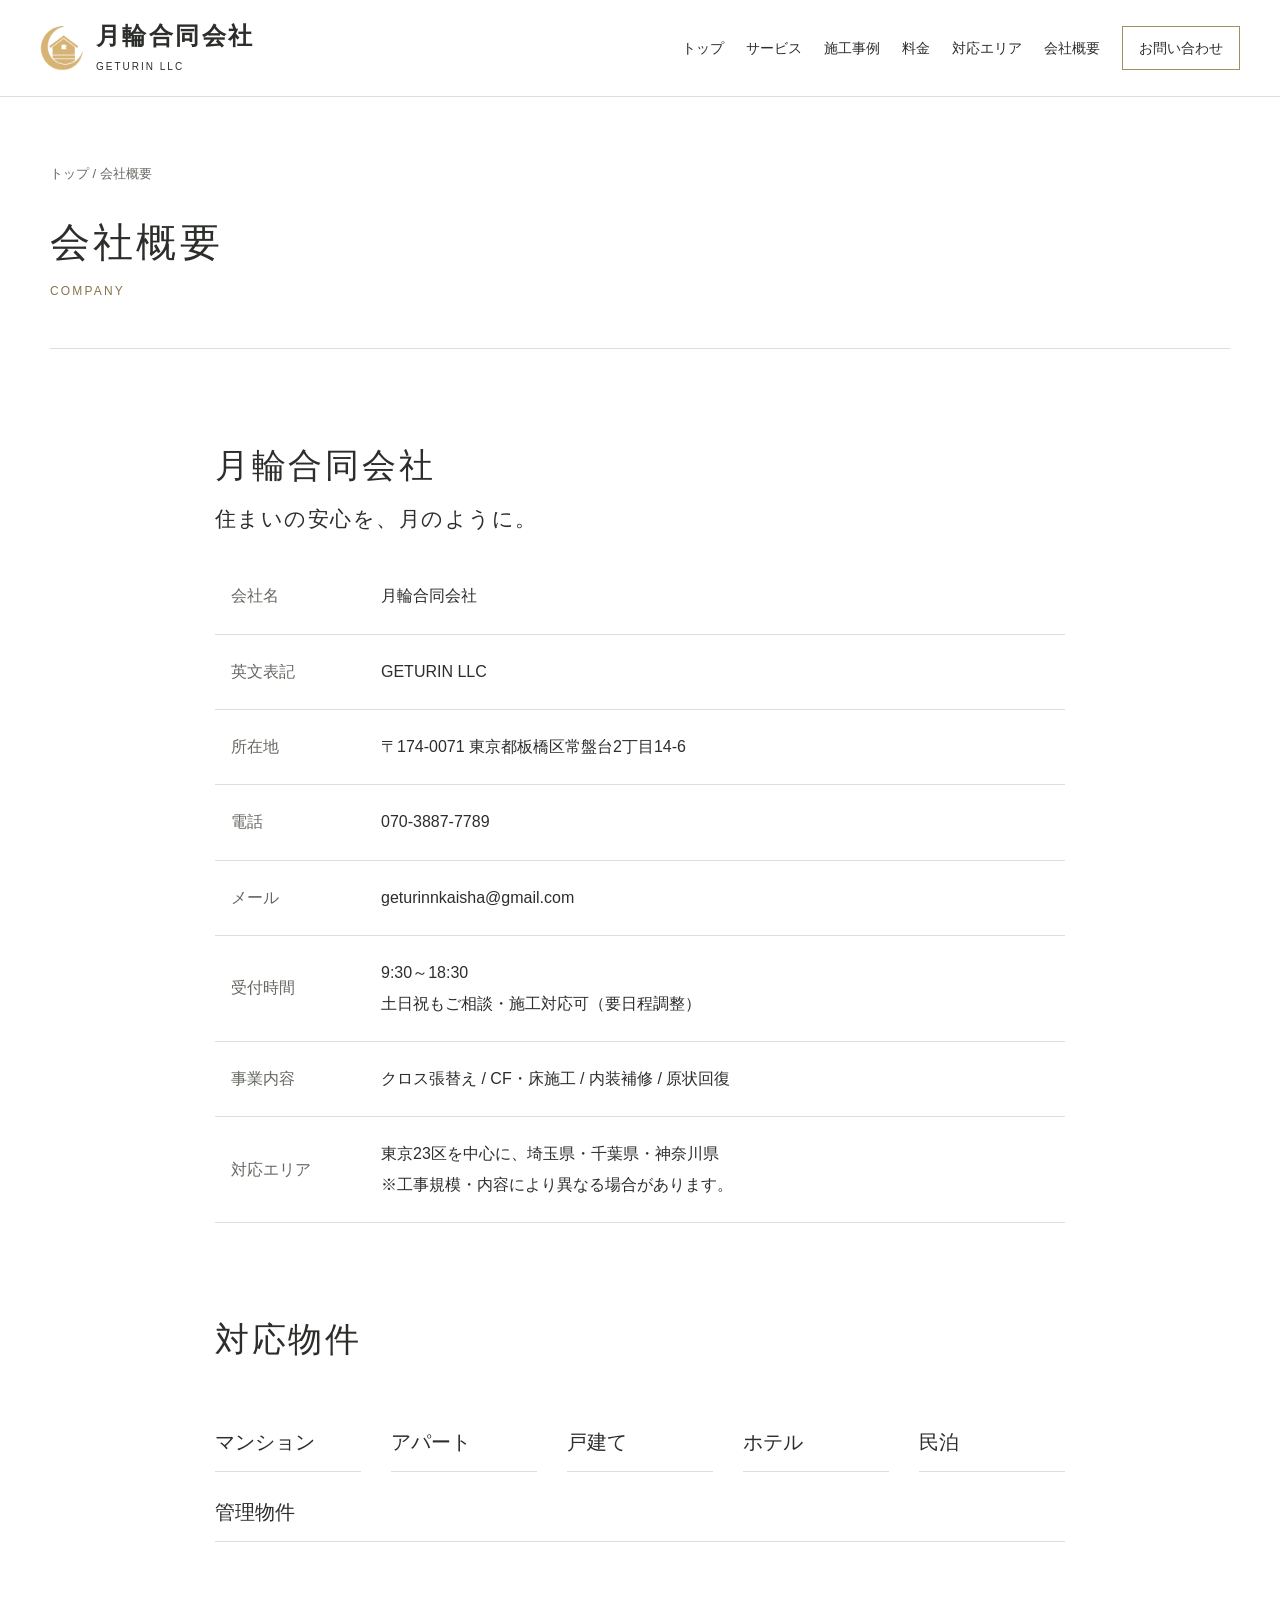
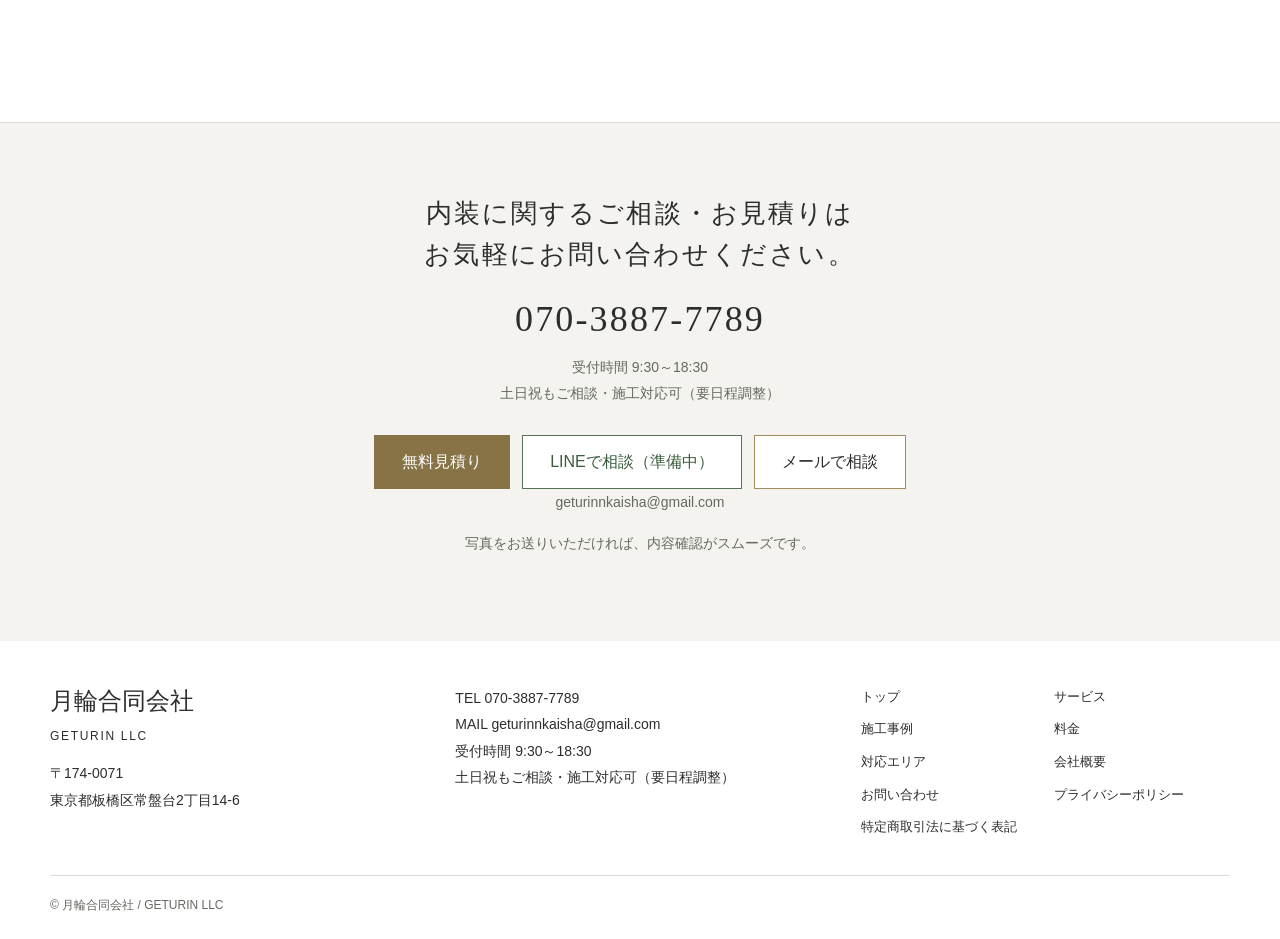
==== company.html @ 8e817830 "Initial clean public website baseline Clean static website export based on reviewed PR #2 head 8d35c" ====
<!doctype html><html lang="ja"><head><meta charset="utf-8"><meta name="viewport" content="width=device-width, initial-scale=1, viewport-fit=cover"><title>会社概要｜月輪合同会社 GETURIN LLC</title><meta name="description" content="月輪合同会社の会社概要。東京都板橋区を拠点にクロス張替え、CF・床施工、内装補修、原状回復に対応しています。"><link rel="canonical" href="https://geturinnkaisha-maker.github.io/tsukinowa-website/company.html"><meta property="og:type" content="website"><meta property="og:locale" content="ja_JP"><meta property="og:site_name" content="月輪合同会社"><meta property="og:title" content="会社概要｜月輪合同会社 GETURIN LLC"><meta property="og:description" content="月輪合同会社の会社概要。東京都板橋区を拠点にクロス張替え、CF・床施工、内装補修、原状回復に対応しています。"><meta property="og:url" content="https://geturinnkaisha-maker.github.io/tsukinowa-website/company.html"><meta name="robots" content="noindex, follow"><meta property="og:image" content="https://geturinnkaisha-maker.github.io/tsukinowa-website/assets/images/og-preview.jpg"><meta property="og:image:width" content="1200"><meta property="og:image:height" content="630"><meta property="og:image:alt" content="月輪合同会社 内装工事・原状回復のご案内（テスト公開）"><meta name="twitter:card" content="summary_large_image"><link rel="icon" href="assets/images/favicon.svg" type="image/svg+xml"><link rel="stylesheet" href="assets/css/style.css"><script defer src="assets/js/data.js"></script><script defer src="assets/js/main.js"></script></head><body><a class="skip" href="#main">本文へ移動</a><header class="header"><a class="brand" href="index.html"><span class="logo-slot" aria-hidden="true"></span><span><strong>月輪合同会社</strong><small>GETURIN LLC</small><span class="brand-tag">住まいの安心を、月のように。</span></span></a><button class="menu-toggle" aria-controls="navigation" aria-expanded="false" aria-label="メニューを開く"><span></span><span></span><span></span></button><nav id="navigation" aria-label="メインメニュー"><a href="index.html">トップ</a><a href="index.html#services">サービス</a><a href="works.html">施工事例</a><a href="index.html#pricing">料金</a><a href="index.html#area">対応エリア</a><a href="company.html">会社概要</a><a href="contact.html" class="nav-contact">お問い合わせ</a></nav></header><main id="main"><div class="page-heading wrap"><p class="breadcrumb"><a href="index.html">トップ</a> / 会社概要</p><h1>会社概要</h1><p class="section-label">COMPANY</p></div><section class="section wrap narrow"><h2>月輪合同会社</h2><p class="hero-tag">住まいの安心を、月のように。</p><table class="company-table"><caption class="sr-only">会社情報</caption><tbody><tr><th scope="row">会社名</th><td>月輪合同会社</td></tr><tr><th scope="row">英文表記</th><td>GETURIN LLC</td></tr><tr><th scope="row">所在地</th><td>〒174-0071 東京都板橋区常盤台2丁目14-6</td></tr><tr><th scope="row">電話</th><td><a data-phone href="tel:070-3887-7789">070-3887-7789</a></td></tr><tr><th scope="row">メール</th><td><a data-email href="mailto:geturinnkaisha@gmail.com">geturinnkaisha@gmail.com</a></td></tr><tr><th scope="row">受付時間</th><td>9:30～18:30<br>土日祝もご相談・施工対応可（要日程調整）</td></tr><tr><th scope="row">事業内容</th><td>クロス張替え / CF・床施工 / 内装補修 / 原状回復</td></tr><tr><th scope="row">対応エリア</th><td>東京23区を中心に、埼玉県・千葉県・神奈川県<br>※工事規模・内容により異なる場合があります。</td></tr></tbody></table><div class="section"><div class="section-header"><div><h2>対応物件</h2><p class="section-label"></p></div></div><ul class="properties"><li>マンション</li><li>アパート</li><li>戸建て</li><li>ホテル</li><li>民泊</li><li>管理物件</li></ul></div></section><section class="contact-cta"><h2>内装に関するご相談・お見積りは<br>お気軽にお問い合わせください。</h2><a data-phone class="phone" href="tel:070-3887-7789">070-3887-7789</a><p class="hours">受付時間 9:30～18:30<br>土日祝もご相談・施工対応可（要日程調整）</p><div class="buttons"><a class="button primary" href="contact.html">無料見積り</a><a class="button line" data-line href="contact.html#line">LINEで相談（準備中）</a><a data-email class="button" href="mailto:geturinnkaisha@gmail.com">メールで相談</a></div><p data-email-text>geturinnkaisha@gmail.com</p><p>写真をお送りいただければ、内容確認がスムーズです。</p></section></main><footer><div class="footer-grid"><div><a class="footer-brand" href="index.html">月輪合同会社</a><p class="english">GETURIN LLC</p><p>〒174-0071<br>東京都板橋区常盤台2丁目14-6</p></div><div><p>TEL <a data-phone href="tel:070-3887-7789">070-3887-7789</a><br>MAIL <a data-email href="mailto:geturinnkaisha@gmail.com">geturinnkaisha@gmail.com</a><br>受付時間 9:30～18:30<br>土日祝もご相談・施工対応可（要日程調整）</p></div><nav aria-label="フッターメニュー"><a href="index.html">トップ</a><a href="index.html#services">サービス</a><a href="works.html">施工事例</a><a href="index.html#pricing">料金</a><a href="index.html#area">対応エリア</a><a href="company.html">会社概要</a><a href="contact.html">お問い合わせ</a><a href="privacy.html">プライバシーポリシー</a><a href="legal.html">特定商取引法に基づく表記</a></nav></div><div class="copyright">© 月輪合同会社 / GETURIN LLC</div></footer><nav class="mobile-contact" aria-label="お問い合わせのショートカット"><a class="line" data-line href="contact.html#line">LINE<span class="mobile-line-status" data-line-pending>準備中</span></a><a data-phone href="tel:070-3887-7789">電話</a><a href="contact.html">お問い合わせ</a></nav></body></html>
---- assets/css/style.css ----
:root{--ink:#2c2e2b;--muted:#656961;--gold:#a28d60;--line:#dddeda;--wash:#f6f6f3;--serif:'Noto Serif JP','Yu Mincho',YuMincho,'Hiragino Mincho ProN',serif;--sans:'Noto Sans JP',-apple-system,BlinkMacSystemFont,'Hiragino Kaku Gothic ProN','Yu Gothic',sans-serif}*{box-sizing:border-box}html{scroll-behavior:smooth;scroll-padding-top:100px}body{margin:0;color:var(--ink);background:#fff;font:16px/1.9 var(--sans)}a{color:inherit;text-decoration:none}button,input,select,textarea{font:inherit}img{max-width:100%;display:block}a:hover{text-decoration:underline;text-underline-offset:5px}a:focus-visible,button:focus-visible,input:focus-visible,textarea:focus-visible,select:focus-visible{outline:3px solid #806b42;outline-offset:5px}.wrap{width:min(1180px,calc(100% - 96px));margin:auto}.header{padding:25px 40px;display:flex;align-items:center;justify-content:space-between;gap:30px;border-bottom:1px solid var(--line);background:#fff;position:relative;z-index:10}.brand{display:flex;align-items:center;gap:14px;flex-shrink:0}.brand strong{display:block;font:600 23px/1.4 var(--serif);letter-spacing:.09em}.brand small{display:block;font-size:12px;letter-spacing:.16em}.brand-tag{display:block;font-size:12px;color:var(--muted)}.logo-slot{display:grid;place-items:center;width:45px;height:48px;font-size:12px;color:#777;border:1px dashed #b9b9af}.logo-slot img{max-height:48px}.header nav{display:flex;align-items:center;gap:23px;font-size:14px}.nav-contact{padding:10px 18px;border:1px solid var(--gold)}.menu-toggle{display:none}.skip{position:fixed;top:-100px;left:10px;background:white;padding:10px;z-index:100}.skip:focus{top:10px}.hero{display:grid;grid-template-columns:1fr 1fr;gap:60px;padding-top:56px;padding-bottom:72px;align-items:center}.eyebrow{font-size:14px;letter-spacing:.08em;color:#706044;margin:0 0 26px}.eyebrow:before{content:'';display:inline-block;width:30px;height:1px;background:var(--gold);vertical-align:middle;margin-right:12px}h1,h2,h3,p{margin-top:0}h1{font:500 clamp(34px,3.6vw,52px)/1.6 var(--serif);letter-spacing:.08em;margin-bottom:20px}h2{font:500 34px/1.6 var(--serif);letter-spacing:.08em;margin-bottom:8px}h3{font-size:20px;font-weight:500}.hero-tag{font:500 21px/1.8 var(--serif);letter-spacing:.07em;margin-bottom:20px}.hero-description{color:var(--muted);line-height:2.1}.buttons{display:flex;flex-wrap:wrap;gap:12px;margin-top:28px}.button{display:inline-flex;align-items:center;justify-content:center;min-height:52px;padding:11px 27px;border:1px solid var(--gold);font-size:16px;cursor:pointer;background:white}.primary{background:#a28d60;color:white}.line{border-color:#547157;color:#395b3d}.button:hover{filter:brightness(.96);text-decoration:none}.hero-image{margin:0;position:relative}.hero-image img{width:100%;height:540px;object-fit:cover}.hero-image figcaption{font-size:12px;color:#777;margin-top:9px}.image-note{position:absolute;bottom:50px;left:-28px;padding:18px 28px;background:white;font:500 23px/1.8 var(--serif);letter-spacing:.1em;border-left:2px solid var(--gold)}.section{padding-top:90px;padding-bottom:90px}.section-header{display:flex;justify-content:space-between;align-items:end;margin-bottom:38px;gap:20px}.section-label{font-size:12px;letter-spacing:.18em;color:#88744c;margin-bottom:0}.text-link{font-size:14px;border-bottom:1px solid var(--gold);padding-bottom:4px}.wash{background:var(--wash)}.advantages{border-top:1px solid var(--line);border-bottom:1px solid var(--line)}.advantages-grid{display:grid;grid-template-columns:repeat(4,1fr);gap:28px;padding:37px 0}.advantage h3{font-size:17px;margin:10px 0}.advantage p{font-size:14px;color:var(--muted);margin:0}.advantage svg{width:30px;height:30px;stroke:var(--gold);fill:none;stroke-width:1.3}.services-grid{display:grid;grid-template-columns:repeat(4,1fr);gap:24px}.service img{width:100%;aspect-ratio:4/3;object-fit:cover}.service h3{margin:20px 0 8px}.service p{color:var(--muted);font-size:14px}.service-arrow{float:right;color:var(--gold)}.works-grid{display:grid;grid-template-columns:repeat(2,1fr);gap:44px 32px}.work{border-bottom:1px solid var(--line);padding-bottom:24px}.comparison{display:grid;grid-template-columns:1fr 1fr;gap:8px}.comparison figure{margin:0;position:relative}.comparison img{width:100%;aspect-ratio:4/3;object-fit:cover}.comparison figcaption{position:absolute;left:10px;top:10px;background:white;padding:2px 10px;font-size:12px;letter-spacing:.08em}.comparison figure:last-child figcaption{background:#726342;color:white}.work-heading{display:flex;align-items:center;justify-content:space-between;gap:10px;margin-top:18px}.work-heading h3{margin:0}.badge{font-size:12px;color:var(--muted);padding:2px 9px;border:1px solid var(--line);white-space:nowrap}.work dl{display:grid;grid-template-columns:80px 1fr;font-size:14px;margin:14px 0;color:var(--muted)}.work dt,.work dd{margin:0}.work p{font-size:14px;color:var(--muted);margin-bottom:0}.pricing-grid{display:grid;grid-template-columns:1.1fr 1fr;gap:70px}.price{font:500 50px/1.5 var(--serif);margin:10px 0 20px;color:#726342}.price small{font:16px var(--sans);color:var(--ink)}.price span{font-size:25px}.price-note{font-size:14px;color:var(--muted)}.corporate{border-left:1px solid var(--line);padding-left:50px}.emphasis{border-top:1px solid var(--line);padding-top:22px;font-size:14px}.properties{display:flex;flex-wrap:wrap;gap:12px 30px;list-style:none;padding:0;margin-bottom:0}.properties li{font:500 20px var(--serif);border-bottom:1px solid var(--line);padding:15px 0;flex:1 1 120px}.area-layout{display:grid;grid-template-columns:1fr 1fr;gap:70px;align-items:center}.area-diagram{display:grid;grid-template-columns:repeat(2,1fr);gap:8px;padding:40px;background:var(--wash);border:1px solid var(--line)}.area-diagram span{text-align:center;padding:20px;border:1px solid #d5d2c9}.area-diagram .tokyo{background:#ece8de;border-color:#b7a888}.area-diagram small{grid-column:1/-1;text-align:center;color:var(--muted);margin-top:12px;font-size:12px}.flow{display:grid;grid-template-columns:repeat(5,1fr);gap:25px;list-style:none;padding:0;margin:0}.flow li{border-top:1px solid var(--line);padding-top:20px}.step{font:30px var(--serif);color:var(--gold)}.flow h3{font-size:17px;margin-top:13px}.flow p{font-size:14px;color:var(--muted)}.contact-cta{text-align:center;padding:70px 24px;background:#f4f3ef;border-top:1px solid #dfdbd0}.contact-cta h2{font-size:26px}.phone{font:500 36px var(--serif);letter-spacing:.06em;display:inline-block;margin:14px 0}.contact-cta .buttons{justify-content:center}.contact-cta p{color:var(--muted);font-size:14px}.contact-cta .hours{margin-bottom:22px}footer{padding:58px 48px 22px;font-size:14px}.footer-grid{display:grid;grid-template-columns:1fr 1fr 1fr;gap:50px;max-width:1180px;margin:auto}.footer-brand{font:500 24px var(--serif)}.english{font-size:12px;letter-spacing:.14em;margin-top:8px}.footer-grid nav{display:grid;grid-template-columns:1fr 1fr;gap:8px 18px;font-size:13px}.copyright{max-width:1180px;margin:35px auto 0;border-top:1px solid var(--line);padding-top:18px;font-size:12px;color:var(--muted)}.page-heading{padding:65px 0 45px;border-bottom:1px solid var(--line)}.breadcrumb{font-size:13px;color:var(--muted);margin-bottom:25px}.page-heading h1{font-size:40px;margin-bottom:5px}.narrow{max-width:850px}.company-table{width:100%;border-collapse:collapse}.company-table th,.company-table td{padding:22px 16px;border-bottom:1px solid var(--line);text-align:left;font-weight:400}.company-table th{width:150px;color:var(--muted)}.contact-methods{display:grid;grid-template-columns:1fr 1fr;gap:24px;border-bottom:1px solid var(--line);padding-bottom:36px}.contact-methods .phone{font-size:30px}.notice{background:var(--wash);padding:20px 24px;border-left:2px solid var(--gold);font-size:14px}.contact-form{max-width:740px;margin-top:40px}.field{margin-bottom:24px}.field label{display:block;margin-bottom:8px}.required{font-size:12px;color:#806b42;margin-left:10px}.field input,.field textarea,.field select{width:100%;padding:12px;border:1px solid #b7bbb3;border-radius:0;background:#fff;color:var(--ink)}.upload-placeholder{border:1px dashed #b7bbb3;background:var(--wash);padding:25px;text-align:center;color:var(--muted);font-size:14px}.form-note{font-size:14px;color:var(--muted)}.policy h2{font-size:23px;margin-top:35px}.policy p,.policy li{color:var(--muted)}.mail-confirm{margin-top:24px;border:1px solid var(--gold);padding:22px}.mail-confirm[hidden]{display:none}.mail-confirm p{font-size:14px}.empty{padding:30px;border:1px solid var(--line)}
@media(min-width:1500px){.hero{padding-top:75px}.hero-image img{height:580px}}@media(max-width:1150px){.header{padding:20px 25px}.header nav{gap:12px;font-size:13px}.brand-tag{display:none}.wrap{width:calc(100% - 64px)}.hero{gap:35px}.hero-image img{height:510px}}
@media(max-width:950px){.header nav{display:none;position:absolute;top:100%;left:0;right:0;flex-direction:column;align-items:stretch;padding:20px 32px;background:#fff;border-bottom:1px solid var(--line);box-shadow:0 15px 20px #00000008;max-height:80vh;overflow:auto;font-size:16px}.header nav.open{display:flex}.header nav a{padding:10px}.menu-toggle{display:flex;flex-direction:column;justify-content:center;gap:5px;width:46px;height:46px;background:#fff;border:1px solid var(--line);padding:12px}.menu-toggle span{height:1px;width:20px;background:var(--ink)}.advantages-grid,.services-grid{grid-template-columns:repeat(2,1fr)}.hero{gap:28px}.hero h1{font-size:35px}.hero-tag{font-size:18px}.hero-description{font-size:14px}.hero-image img{height:500px}.image-note{font-size:19px}.pricing-grid,.area-layout{gap:35px}.corporate{padding-left:30px}.footer-grid{grid-template-columns:1fr 1fr}.footer-grid nav{grid-column:1/-1;grid-template-columns:repeat(3,1fr)}}
@media(max-width:600px){html{scroll-padding-top:25px}.wrap{width:calc(100% - 40px)}.header{padding:17px 20px;gap:15px}.brand strong{font-size:20px}.brand small{font-size:12px}.logo-slot{width:35px;height:42px;font-size:10px}.hero{grid-template-columns:1fr;padding-top:35px;padding-bottom:42px;gap:30px}.eyebrow{font-size:12px;margin-bottom:20px}.hero h1{font-size:34px;line-height:1.65;letter-spacing:.06em;margin-bottom:16px}.hero-tag{font-size:18px}.hero-description{font-size:14px;line-height:2}.hero .buttons{margin-top:22px;display:grid;grid-template-columns:1fr 1fr;gap:9px}.button{font-size:14px;padding:12px 17px}.hero-image img{height:290px}.image-note{left:0;bottom:36px;font-size:18px;padding:12px 22px}.hero-image figcaption{font-size:12px}.advantages-grid{gap:26px 20px;padding:30px 0}.advantage h3{font-size:15px;line-height:1.7}.advantage p{font-size:13px}.section{padding-top:55px;padding-bottom:55px}h2{font-size:28px}.section-header{margin-bottom:28px;align-items:start;flex-wrap:wrap}.services-grid{gap:28px 16px}.service h3{font-size:17px;margin-top:14px}.service p{font-size:13px}.works-grid{grid-template-columns:1fr;gap:28px}.work-heading h3{font-size:20px}.pricing-grid,.area-layout{grid-template-columns:1fr;gap:28px}.corporate{border-left:0;border-top:1px solid var(--line);padding:28px 0 0}.price{font-size:42px}.properties{gap:5px 25px}.properties li{font-size:18px;flex-basis:calc(50% - 25px)}.area-diagram{padding:22px}.area-diagram span{padding:14px}.flow{grid-template-columns:1fr;gap:0}.flow li{display:grid;grid-template-columns:50px 1fr;gap:0 15px;padding:19px 0}.flow h3{margin:0}.flow p{grid-column:2;margin-bottom:0}.step{grid-row:1/3}.contact-cta{padding:45px 20px}.contact-cta h2{font-size:21px}.phone{font-size:31px}.contact-cta .buttons{flex-direction:column;max-width:330px;margin:20px auto}.footer-grid{grid-template-columns:1fr;gap:24px}.footer-grid nav{grid-template-columns:1fr 1fr}footer{padding:42px 20px 20px}.footer-grid p{margin-bottom:0}.page-heading{padding:35px 0 28px}.page-heading h1{font-size:31px}.company-table th{width:90px}.company-table th,.company-table td{padding:18px 5px;font-size:14px;overflow-wrap:anywhere}.contact-methods{grid-template-columns:1fr}.contact-methods a{overflow-wrap:anywhere}.contact-methods .phone{font-size:29px}.notice{padding:16px}.contact-form .button{width:100%}}
@media(prefers-reduced-motion:reduce){html{scroll-behavior:auto}}@media print{.menu-toggle,.buttons,.contact-form{display:none}.header{position:static}.wrap{width:100%}.section{padding:30px 0}footer{padding:20px 0}}
.sr-only{position:absolute;width:1px;height:1px;padding:0;margin:-1px;overflow:hidden;clip:rect(0,0,0,0);white-space:nowrap;border:0}[hidden]{display:none!important}#mail-preview{font:14px/1.8 var(--sans);white-space:pre-wrap;overflow-wrap:anywhere}.price b{font-weight:500}
/* Preserve the intrinsic proportions when thumbnails shrink on smaller screens. */
.service img,.comparison img{height:auto;aspect-ratio:4/3}.primary{background:#887347}

/* Keep image captions separate from service descriptions and case labels. */
.service-image-caption{display:block;font-size:12px;color:var(--muted);margin-top:8px}

/* Small-screen contact access follows the existing restrained palette. */
.mobile-contact{display:none}.logo-slot img{width:100%;height:100%;object-fit:contain}
@media(max-width:600px){body{padding-bottom:calc(62px + env(safe-area-inset-bottom))}.mobile-contact{display:grid;grid-template-columns:1fr 1fr 1.25fr;position:fixed;bottom:0;left:0;right:0;z-index:20;background:#fff;border-top:1px solid var(--line);padding:7px 12px calc(7px + env(safe-area-inset-bottom));gap:6px}.mobile-contact a{display:flex;align-items:center;justify-content:center;min-height:46px;border:1px solid var(--line);font-size:13px}.mobile-contact a:last-child{border-color:var(--gold)}.page-heading h1{overflow-wrap:anywhere}.hero .buttons .line{font-size:13px;padding-inline:8px}}
@media print{.mobile-contact{display:none}body{padding-bottom:0}}

/* Second-round homepage hierarchy; shared inner pages keep their existing layout. */
.home h2{font-size:clamp(26px,2.8vw,34px)}
.home .section{padding-block:88px}
.home .section-header{margin-bottom:36px}
.home .section-intro{color:var(--muted);max-width:38em;margin-bottom:0;font-size:15px}
.home .hero{grid-template-columns:1.1fr 1fr;gap:56px;padding-block:56px 64px}
.home .hero h1{font-size:clamp(32px,3.1vw,46px);letter-spacing:.04em;line-height:1.7}
.home .hero-image img{height:440px}
.home .hero-description{max-width:30em;font-size:15px;line-height:1.9}
.line-pending{font-size:13px;color:var(--muted);margin:10px 0 0}
.home .reasons{border-block:1px solid var(--line);padding-block:60px}
.home .advantages-grid{padding:0;gap:30px}
.home .advantage h3{font-weight:600;line-height:1.7}
.home .advantage p{font-size:14px}
.service-list{display:grid;gap:64px}
.service-row{display:grid;grid-template-columns:1.1fr 1fr;align-items:center;gap:64px}
.service-row:nth-child(even){grid-template-columns:1fr 1.1fr}
.service-row:nth-child(even) figure{order:2}
.service-row figure{margin:0}
.service-row img{width:100%;height:auto;aspect-ratio:4/3;object-fit:cover}
.service-row figcaption{font-size:12px;color:var(--muted);margin-top:8px}
.service-copy h3{font:500 28px/1.6 var(--serif);margin-bottom:18px}
.service-copy p{max-width:28em;color:var(--muted);font-size:15px;margin-bottom:24px}
.service-detail{display:inline-flex;align-items:center;gap:14px;min-height:46px;font-size:15px}
.customer-grid{display:grid;grid-template-columns:1fr 1fr;gap:64px}
.customer h3{font:500 26px/1.6 var(--serif);margin-bottom:14px}
.customer+ .customer{border-left:1px solid var(--line);padding-left:64px}
.customer p,.customer li{font-size:15px}
.customer ul{padding-left:1.2em;margin:20px 0 28px;color:var(--muted)}
.customer li{padding-block:4px}
.customer .button{gap:18px}
.home #works .section-intro{margin-bottom:28px}
.work-tags{display:flex;gap:6px;flex-wrap:wrap;margin-top:12px}
.work-tag{font-size:12px;color:#706044;background:#efede6;padding:2px 10px}
.work-placeholder{margin:0;position:relative}
.work-placeholder img,.work-cover img{width:100%;aspect-ratio:4/3;height:auto;object-fit:cover}
.work-placeholder figcaption{position:absolute;left:16px;top:16px;background:white;padding:4px 12px;font-size:12px;color:var(--muted)}
.work-cover{margin:0}
.work-cover figcaption{font-size:12px;color:var(--muted);margin-top:6px}
.work .comparison-toggle{margin-top:16px}
.work .comparison-toggle summary{font-size:14px;cursor:pointer;min-height:46px;padding-block:10px}
.work-heading{justify-content:flex-start;flex-wrap:wrap}
.section-action{text-align:center;margin-top:40px}
.section-action .button{gap:18px}
.audience-label{font-size:14px;color:#706044;margin-bottom:16px}
.home .pricing-grid{gap:64px}
.home .pricing-grid h3{font-size:20px;font-weight:600}
.home .corporate{padding-left:48px}
.home .price{margin-bottom:20px}
.pricing-assurance{display:flex;flex-wrap:wrap;gap:16px 36px;border-top:1px solid var(--line);padding-top:24px;margin:32px 0 10px;font-size:15px}
.pricing-assurance strong{font-weight:500}
.pricing-assurance strong:before{content:'✓';color:var(--gold);margin-right:10px}
.coverage-layout{display:grid;grid-template-columns:1.15fr 1fr;gap:64px}
.coverage-layout h3{font-size:20px;font-weight:600}
.home .properties{display:grid;grid-template-columns:repeat(3,1fr);gap:0 24px}
.home .properties li{font:16px/1.9 var(--sans)}
.coverage-area{border-left:1px solid var(--line);padding-left:48px}
.coverage-area p{color:var(--muted);font-size:15px}
.line-layout{display:grid;grid-template-columns:1.3fr 1fr;gap:64px;align-items:center}
.line-layout h2{margin-bottom:20px}
.line-layout p{max-width:36em}
.line-action .button{width:100%;max-width:320px;min-height:58px}
.home .flow{gap:28px}
.home .flow h3{font-weight:600;line-height:1.6}
.faq-layout{display:grid;grid-template-columns:1fr 2fr;gap:64px}
.faq-list{border-top:1px solid var(--line)}
.faq-list details{border-bottom:1px solid var(--line)}
.faq-list summary{display:flex;align-items:center;justify-content:space-between;gap:20px;cursor:pointer;list-style:none;padding:23px 0;font-size:16px;font-weight:500}
.faq-list summary::-webkit-details-marker{display:none}
.faq-list summary:after{content:'+';color:#706044;font-size:24px;flex-shrink:0;line-height:1}
.faq-list details[open] summary:after{content:'−'}
.faq-list summary:focus-visible,.comparison-toggle summary:focus-visible{outline:3px solid #806b42;outline-offset:4px}
.faq-list details p{font-size:15px;color:var(--muted);margin:0 0 24px;max-width:42em}
.home-contact-methods{display:grid;grid-template-columns:1fr 1.15fr 1.25fr;gap:32px}
.contact-channel{border-top:2px solid var(--line);padding-top:24px;min-width:0}
.contact-channel h3{font-size:18px;font-weight:600;margin-bottom:20px}
.contact-channel .phone{font:500 clamp(22px,2vw,29px)/1.7 var(--sans);letter-spacing:0;margin:0 0 10px}
.contact-channel p{font-size:13px;color:var(--muted)}
.contact-channel .email-address{overflow-wrap:anywhere;font-size:15px;display:inline-block;min-height:46px}
.home footer{border-top:1px solid var(--line)}
@media(max-width:950px){
  .home .hero{gap:32px}.home .hero h1{font-size:32px}.home .hero-image img{height:400px}
  .service-row,.service-row:nth-child(even){gap:32px}
  .customer-grid,.coverage-layout,.line-layout,.faq-layout{gap:32px}
  .customer+ .customer{padding-left:32px}.coverage-area{padding-left:32px}
  .home .flow{grid-template-columns:1fr;gap:0;max-width:800px}
  .home .flow li{display:grid;grid-template-columns:60px 1fr;gap:0 20px;padding-block:24px}
  .home .flow h3{margin:0}.home .flow p{grid-column:2;margin-bottom:0}.home .step{grid-row:1/3}
  .home-contact-methods{grid-template-columns:1fr 1fr}.contact-channel:last-child{grid-column:1/-1}
}
@media(max-width:600px){
  .home .section{padding-block:60px}.home .section-header{margin-bottom:28px;gap:12px}
  .home .hero{grid-template-columns:1fr;padding-block:32px 44px;gap:28px}
  .home .hero h1{font-size:clamp(28px,7.5vw,34px);line-height:1.65;letter-spacing:.02em}
  .home .hero-tag{font-size:18px;margin-bottom:16px}
  .home .hero-description{font-size:14px;margin-bottom:0}
  .home .hero-image img{height:240px;object-position:center 55%}
  .home .hero .buttons{margin-top:24px}.home .hero .buttons .line{font-size:14px}
  .home .reasons{padding-block:48px}
  .home .advantages-grid{grid-template-columns:1fr;gap:0}
  .home .advantage{display:grid;grid-template-columns:32px 1fr;gap:0 18px;padding-block:24px;border-bottom:1px solid var(--line)}
  .home .advantage:first-child{padding-top:0}.home .advantage:last-child{padding-bottom:0;border-bottom:0}
  .home .advantage svg{grid-row:1/4;margin-top:3px}
  .home .advantage h3{font-size:17px;margin:0 0 8px}.home .advantage p{grid-column:2}
  .service-list{gap:44px}.service-row,.service-row:nth-child(even){grid-template-columns:1fr;gap:22px}
  .service-row:nth-child(even) figure{order:0}
  .service-copy h3{font-size:24px;margin-bottom:12px}.service-copy p{margin-bottom:14px}
  .customer-grid{grid-template-columns:1fr;gap:32px}
  .customer+ .customer{border-left:0;border-top:1px solid var(--line);padding:32px 0 0}
  .customer h3{font-size:24px}.customer .button{width:100%}
  .home .works-grid{gap:36px}.work-heading h3{font-size:20px}.work-heading .badge{font-size:11px}
  .home .pricing-grid{gap:28px}.home .corporate{padding:28px 0 0}
  .pricing-assurance{display:grid;gap:8px;margin-top:24px}
  .coverage-layout{grid-template-columns:1fr;gap:32px}
  .home .properties{grid-template-columns:repeat(2,1fr);gap:0 24px}
  .coverage-area{border-left:0;border-top:1px solid var(--line);padding:28px 0 0}
  .line-layout{grid-template-columns:1fr;gap:24px}
  .line-layout h2{font-size:26px}.line-layout p{font-size:15px}
  .line-action .button{max-width:none}.line-action .line-pending{font-size:13px}
  .home .flow li{grid-template-columns:42px 1fr;gap:0 16px;padding-block:24px}
  .home .flow h3{font-size:18px}.home .flow p{margin-top:6px}
  .faq-layout{grid-template-columns:1fr;gap:24px}.faq-list summary{font-size:15px;padding-block:22px}
  .home-contact-methods{grid-template-columns:1fr;gap:28px}.contact-channel:last-child{grid-column:auto}
  .contact-channel .button{width:100%}.contact-channel .phone{font-size:28px}
}

/* Third-round visual finish: retain the confirmed section order and content rules. */
.header{padding-block:20px;gap:24px}
.brand{gap:10px}.brand strong{font-size:24px;letter-spacing:.1em}
.brand small{font-size:10px;letter-spacing:.2em;margin-top:3px}
.brand-tag{display:none}
.logo-slot{width:24px;height:40px;border:0;flex-shrink:0}
.header nav{gap:22px}.nav-contact{padding:8px 16px}
.button{transition:background-color .15s ease;min-height:50px}
.button.primary{border-color:#887347}
.home .hero{gap:48px;padding-block:38px 48px;grid-template-columns:1.05fr 1fr}
.home .hero h1{font-size:clamp(32px,3.05vw,44px);line-height:1.65;margin-bottom:18px}
.home .eyebrow{margin-bottom:20px;font-size:12px;letter-spacing:.1em}
.home .hero-tag{font-size:21px;margin-bottom:16px}
.home .hero-description{line-height:1.85;margin-bottom:0}
.home .hero .buttons{margin-top:22px}
.home .hero-cta{width:fit-content}
.home .hero .line-pending{font-size:11px;line-height:1.6;margin-top:7px;text-align:right}
.home .hero-image img{height:400px;object-position:center;aspect-ratio:3/2}
.home .hero-image{padding-bottom:8px}
.home .hero-image:after{content:'';position:absolute;bottom:0;left:0;width:52px;height:1px;background:var(--gold)}
.home .hero-image figcaption{font-size:11px;line-height:1.7;color:var(--muted);margin-top:8px}
.home .section{padding-block:68px}
.home .section-header{margin-bottom:28px}
.home h2{font-size:clamp(26px,2.6vw,32px);margin-bottom:0}
.home .reasons{padding-block:44px}
.home .advantages-grid{gap:28px}
.home .advantage h3{font-size:16px;margin-block:10px 8px}
.home .advantage p{font-size:13px;line-height:1.85}
.home .advantage svg{width:26px;height:26px}
.service-list{gap:42px}
.service-row,.service-row:nth-child(even){gap:54px}
.service-row img{aspect-ratio:8/5}
.service-row figcaption{font-size:11px;line-height:1.7;margin-top:7px}
.service-copy h3{font-size:27px;margin-bottom:12px}
.service-copy p{font-size:15px;line-height:1.9;margin-bottom:16px}
.service-detail{min-height:44px;font-size:14px;gap:28px}
.customer-grid{gap:48px}.customer+ .customer{padding-left:48px}
.customer h3{font-size:25px;margin-bottom:10px}
.customer ul{margin-block:14px 22px}.customer li{padding-block:2px}
.home .works-grid.is-placeholder-grid{grid-template-columns:repeat(4,minmax(0,1fr));gap:24px}
.home .work[data-image-type="placeholder"]{padding-bottom:18px}
.home .work[data-image-type="placeholder"] .work-placeholder img{aspect-ratio:4/3}
.home .work[data-image-type="placeholder"] .work-heading{gap:8px;margin-top:14px}
.home .work[data-image-type="placeholder"] h3{font-size:17px}
.work[data-image-type="placeholder"] .badge{border:0;padding:0;font-size:11px}
.work[data-image-type="placeholder"] .work-tags{margin-block:9px}
.work[data-image-type="placeholder"] p{font-size:12px;line-height:1.8}
.section-action{margin-top:28px}
.home .pricing-grid{gap:48px}.home .corporate{padding-left:40px}
.home .audience-label{font-size:13px;margin-bottom:12px}
.home .price{margin-block:8px 14px;line-height:1.35}
.pricing-assurance{margin-top:24px;padding-top:18px}
.coverage-layout,.line-layout{gap:48px}.coverage-area{padding-left:40px}
.line-layout h2{margin-bottom:16px}.line-layout p{font-size:15px;line-height:1.9;margin-bottom:0}
.line-action .button{min-height:52px}
.line-pending,.line-action .line-pending{font-size:12px;line-height:1.8;margin-top:8px;color:var(--muted)}
.home .flow{gap:24px}.home .flow p{margin-bottom:0}
.faq-layout{grid-template-columns:.85fr 2fr;gap:48px}
.faq-list summary{padding-block:18px;font-size:15px}
.faq-list details p{margin-bottom:18px;font-size:14px}
.contact-channel{padding-top:20px;border-top-width:1px}
.contact-channel h3{font-size:17px;margin-bottom:16px}
footer{padding-top:44px}.footer-grid{gap:36px}
.mobile-line-status{font-size:10px;color:var(--muted);margin-left:5px}
@media(max-width:1150px){
 .header nav{gap:12px}.header{padding-inline:25px}.brand strong{font-size:22px}
 .home .hero{gap:32px}.home .hero-image img{height:370px}
 .service-row,.service-row:nth-child(even){gap:36px}
 .home .works-grid.is-placeholder-grid{grid-template-columns:repeat(2,minmax(0,1fr))}
}
@media(max-width:950px){
 .home .hero h1{font-size:30px}.home .hero-tag{font-size:18px}
 .home .hero .buttons{gap:8px}.home .hero .button{font-size:14px;padding-inline:18px}
 .home .hero-image img{height:360px}
 .home .section{padding-block:56px}.home .reasons{padding-block:40px}
 .customer-grid,.coverage-layout,.line-layout,.faq-layout{gap:32px}
 .customer+ .customer,.coverage-area{padding-left:32px}
 .home .flow li{padding-block:20px}
}
@media(max-width:600px){
 html{scroll-padding-top:24px}
 body{padding-bottom:calc(54px + env(safe-area-inset-bottom))}
 .header{padding:12px 20px;gap:12px}.brand{gap:0}.brand strong{font-size:20px}
 .logo-slot{width:20px;height:32px;margin-right:6px}
 .brand small{font-size:9px;margin-top:2px}.menu-toggle{border:0;width:44px;height:44px}
 .home .hero{grid-template-columns:1fr;padding-block:24px 30px;gap:18px}
 .home .hero .eyebrow{display:none}
 .home .hero h1{font-size:clamp(27px,7.3vw,31px);line-height:1.5;margin-bottom:12px;letter-spacing:.015em}
 .home .hero-tag{font-size:17px;letter-spacing:.03em;margin-bottom:12px}
 .home .hero-description{font-size:13px;line-height:1.85}
 .home .hero-cta{width:100%}
 .home .hero .buttons{margin-top:16px;gap:9px}
 .home .hero .button{min-height:46px;padding:9px 12px;font-size:14px}
 .home .hero .line-pending{max-width:none;font-size:10px;margin-top:5px;line-height:1.5;padding-right:8px}
 .home .hero-image img{height:auto;aspect-ratio:16/9;object-position:center 58%}
 .home .hero-image figcaption{font-size:10px;line-height:1.5;margin-top:6px}
 .home .hero-image{padding-bottom:8px}
 .home .section{padding-block:46px}.home .section-header{margin-bottom:24px;gap:10px}
 .home .section-intro{font-size:14px}
 .home .reasons{padding-block:36px}
 .home .advantage{padding-block:18px;gap:0 16px}
 .home .advantage h3{font-size:16px;margin:0 0 6px}
 .home .advantage p{font-size:13px}
 .service-list{gap:32px}.service-row,.service-row:nth-child(even){gap:16px}
 .service-row img{aspect-ratio:3/2}
 .service-copy h3{font-size:23px;margin-bottom:8px}
 .service-copy p{font-size:14px;margin-bottom:8px;line-height:1.9}
 .service-detail{min-height:44px}
 .customer-grid{gap:26px}.customer+ .customer{padding:26px 0 0}
 .customer h3{font-size:23px}.customer p,.customer li{font-size:14px}
 .home .works-grid.is-placeholder-grid{grid-template-columns:1fr;gap:24px}
 .home .work[data-image-type="placeholder"] .work-placeholder img{aspect-ratio:2/1;object-fit:cover}
 .home .work[data-image-type="placeholder"] h3{font-size:19px}
 .work[data-image-type="placeholder"] .work-heading{justify-content:space-between}
 .work[data-image-type="placeholder"] .work-tags{display:inline-flex;margin-block:6px}
 .home .pricing-grid{gap:24px}.home .corporate{padding:24px 0 0}
 .home .pricing-grid h3{font-size:18px}.home .price{font-size:42px}
 .pricing-assurance{gap:6px;margin-top:20px;font-size:14px}
 .coverage-layout{gap:24px}.coverage-area{padding:24px 0 0}
 .coverage-layout h3{font-size:18px}
 .line-layout{gap:20px}.line-layout p{font-size:14px}
 .line-action .button{min-height:48px}
 .home .flow li{padding-block:18px}.home .flow h3{font-size:17px}
 .faq-layout{grid-template-columns:1fr;gap:20px}.faq-list summary{font-size:14px;padding-block:18px;gap:14px}
 .home-contact-methods{gap:24px}.contact-channel{padding-top:18px}
 .mobile-contact{padding:5px 12px calc(5px + env(safe-area-inset-bottom));gap:0}
 .mobile-contact a{min-height:42px;border:0;font-size:12px;line-height:1.4}
 .mobile-contact a+a{border-left:1px solid var(--line)}
 .mobile-contact a:last-child{border-color:var(--line)}
 footer{padding-top:36px}
}
@media(prefers-reduced-motion:reduce){.button{transition:none}}

/* Official user-supplied logo; shared file serves all six pages. */
.logo-slot{width:44px;height:46px}.brand{gap:12px}
@media(max-width:600px){.logo-slot{width:36px;height:38px;margin-right:0}.brand{gap:10px}}

/* Continuous real-photo works: preserve entire photos, including portrait repairs. */
.work{min-width:0;scroll-margin-top:24px;overflow-wrap:anywhere}
.work .comparison{grid-template-columns:repeat(2,minmax(0,1fr));gap:10px}
.work .comparison img{width:100%;height:auto;aspect-ratio:3/4;object-fit:contain;background:var(--wash)}
.work .comparison .notice{grid-column:1/-1}
.work-preview-link{display:block}
.work-preview-link:focus-visible,.work-heading a:focus-visible,.work-filter:focus-visible{outline:3px solid var(--gold);outline-offset:4px}
.works-filters{display:flex;flex-wrap:wrap;gap:8px;margin:24px 0 32px}
.work-filter{font:inherit;font-size:14px;min-height:44px;padding:8px 16px;border:1px solid var(--line);background:white;color:var(--ink);cursor:pointer}
.work-filter[aria-pressed="true"]{border-color:var(--gold);background:var(--wash)}

/* Existing service layout accepts any number of confirmed services. */
.service-row.service-text-only{grid-template-columns:1fr}
.line-qr{max-width:220px;min-height:180px;display:grid;place-items:center;border:1px solid var(--line);padding:18px;color:var(--muted);font-size:13px}
.line-qr p{margin:0}.line-qr img{max-width:180px;height:auto}
[hidden]{display:none!important}
.line-direct{display:none}
.photo-previews{display:grid;grid-template-columns:repeat(auto-fit,minmax(120px,1fr));gap:16px}
.photo-previews figure{margin:0;min-width:0}.photo-previews img{width:100%;aspect-ratio:4/3;object-fit:contain;background:var(--wash)}
.photo-previews figcaption{font-size:12px;color:var(--muted);overflow-wrap:anywhere}
.contact-form .field{min-width:0}.contact-form input[type="file"]{max-width:100%;font-size:13px}
.contact-form button:disabled{opacity:.55;cursor:default}
@media(max-width:600px){.line-qr{display:none}.line-direct{display:inline-flex}}
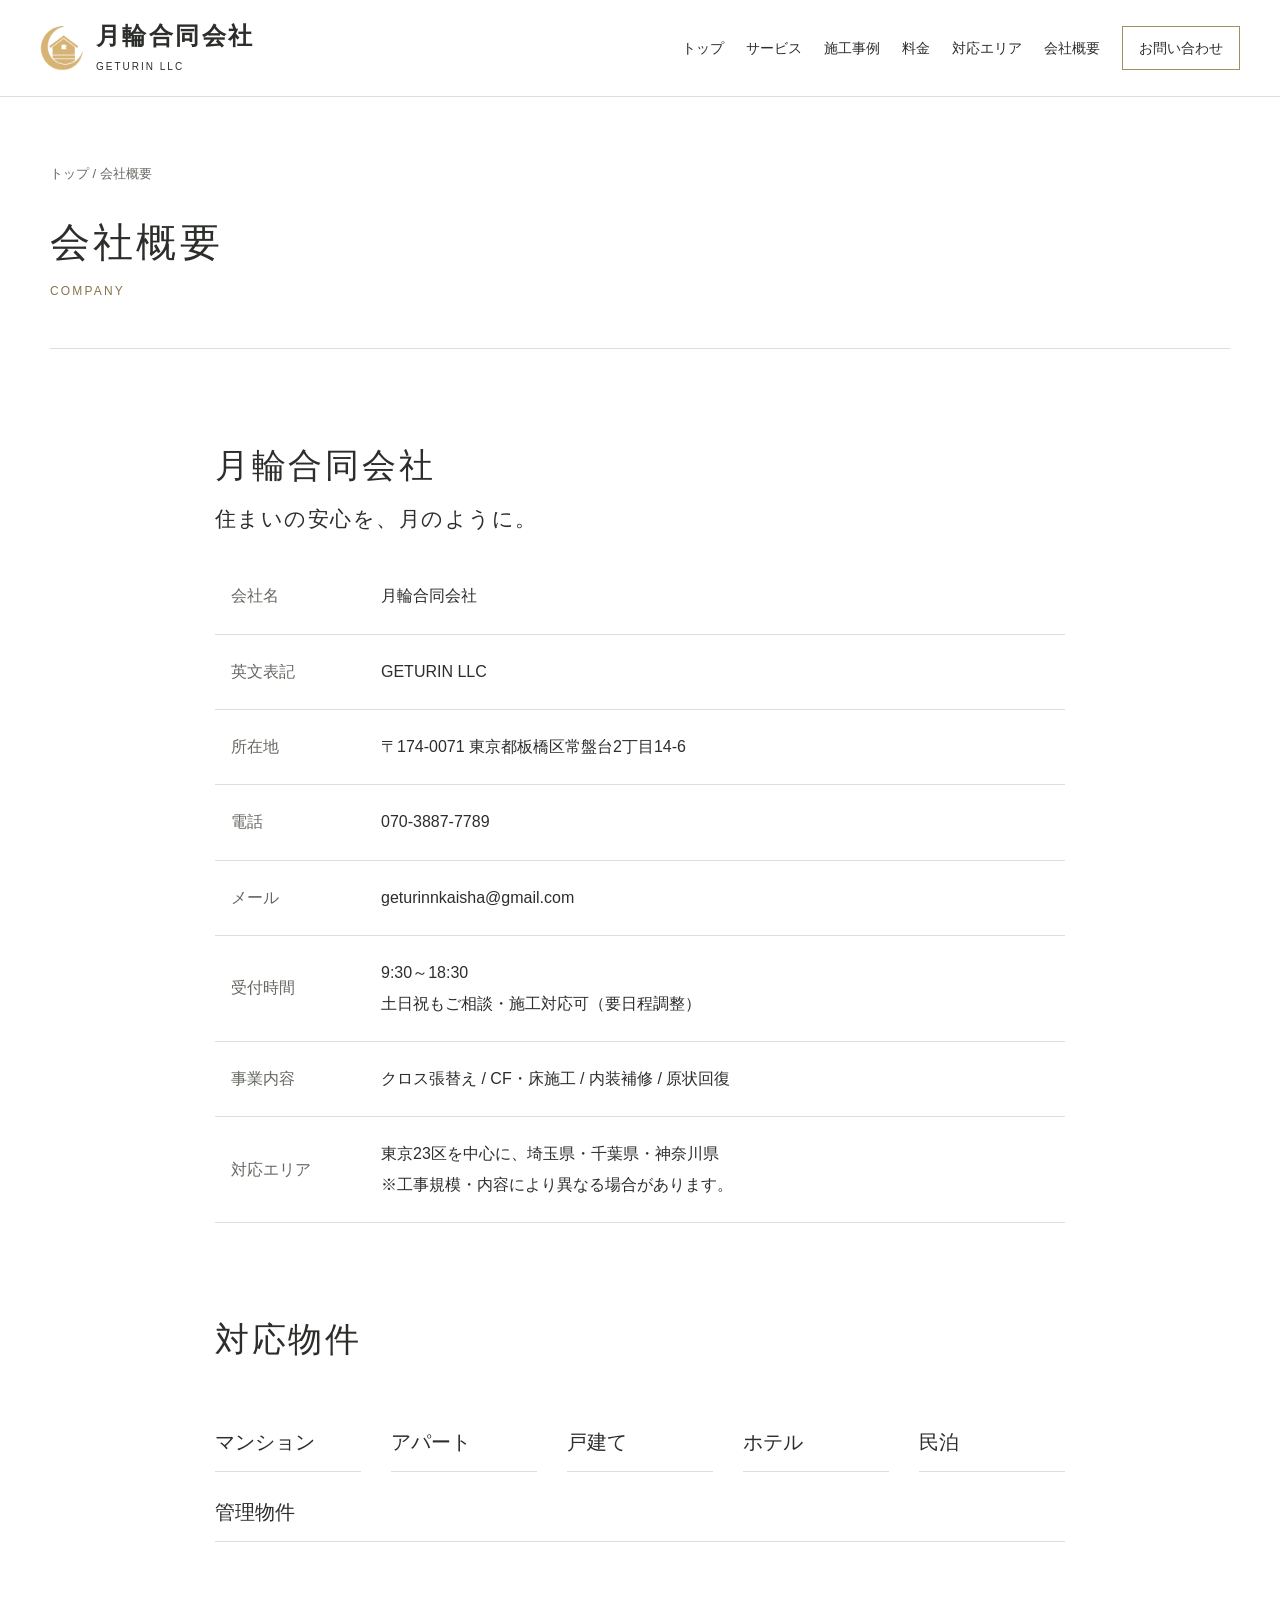
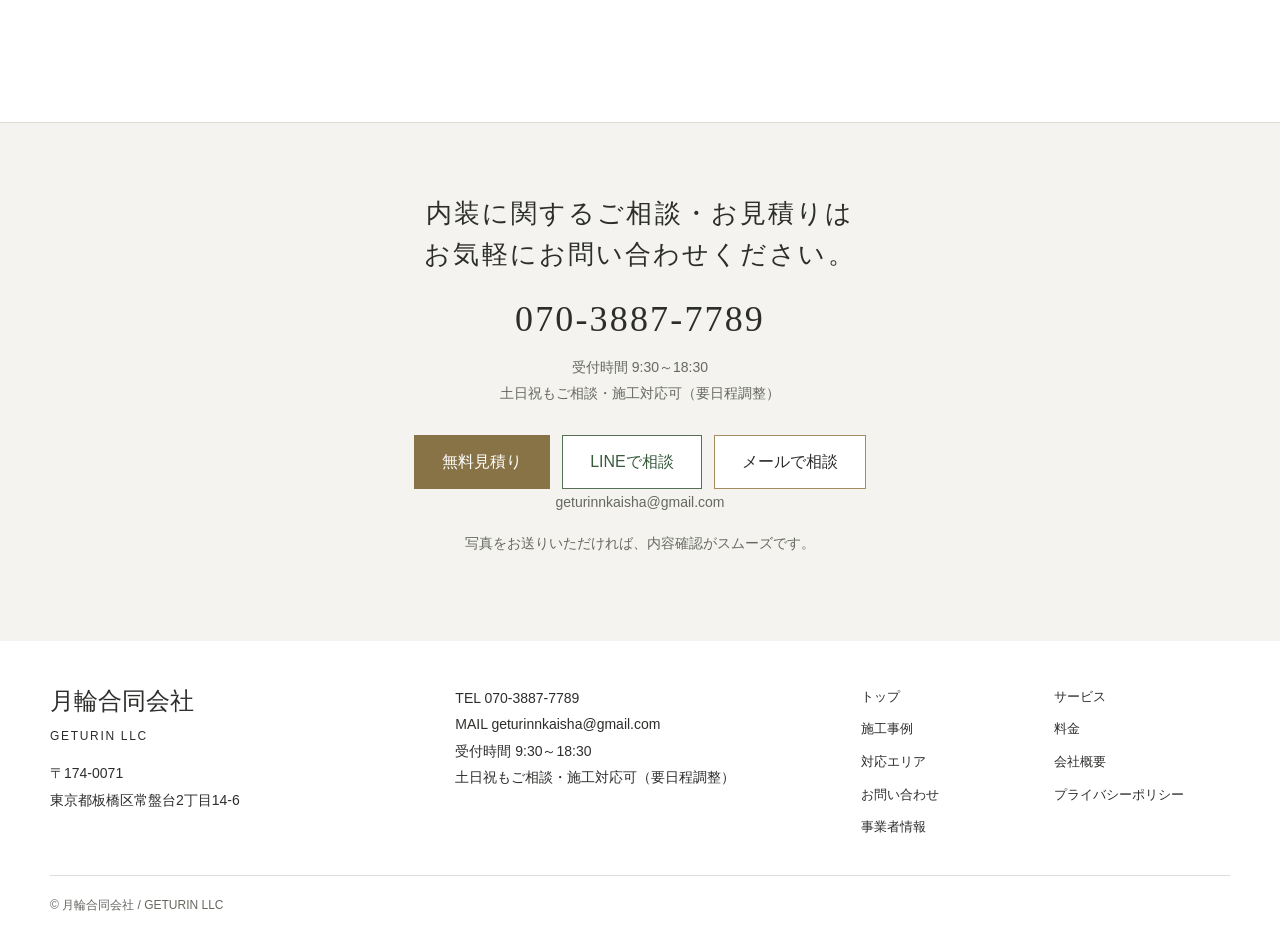
==== commit a73df235: "Fix prelaunch LINE links and public page copy" ====
--- a/company.html
+++ b/company.html
@@ -1 +1 @@
-<!doctype html><html lang="ja"><head><meta charset="utf-8"><meta name="viewport" content="width=device-width, initial-scale=1, viewport-fit=cover"><title>会社概要｜月輪合同会社 GETURIN LLC</title><meta name="description" content="月輪合同会社の会社概要。東京都板橋区を拠点にクロス張替え、CF・床施工、内装補修、原状回復に対応しています。"><link rel="canonical" href="https://geturinnkaisha-maker.github.io/tsukinowa-website/company.html"><meta property="og:type" content="website"><meta property="og:locale" content="ja_JP"><meta property="og:site_name" content="月輪合同会社"><meta property="og:title" content="会社概要｜月輪合同会社 GETURIN LLC"><meta property="og:description" content="月輪合同会社の会社概要。東京都板橋区を拠点にクロス張替え、CF・床施工、内装補修、原状回復に対応しています。"><meta property="og:url" content="https://geturinnkaisha-maker.github.io/tsukinowa-website/company.html"><meta name="robots" content="noindex, follow"><meta property="og:image" content="https://geturinnkaisha-maker.github.io/tsukinowa-website/assets/images/og-preview.jpg"><meta property="og:image:width" content="1200"><meta property="og:image:height" content="630"><meta property="og:image:alt" content="月輪合同会社 内装工事・原状回復のご案内（テスト公開）"><meta name="twitter:card" content="summary_large_image"><link rel="icon" href="assets/images/favicon.svg" type="image/svg+xml"><link rel="stylesheet" href="assets/css/style.css"><script defer src="assets/js/data.js"></script><script defer src="assets/js/main.js"></script></head><body><a class="skip" href="#main">本文へ移動</a><header class="header"><a class="brand" href="index.html"><span class="logo-slot" aria-hidden="true"></span><span><strong>月輪合同会社</strong><small>GETURIN LLC</small><span class="brand-tag">住まいの安心を、月のように。</span></span></a><button class="menu-toggle" aria-controls="navigation" aria-expanded="false" aria-label="メニューを開く"><span></span><span></span><span></span></button><nav id="navigation" aria-label="メインメニュー"><a href="index.html">トップ</a><a href="index.html#services">サービス</a><a href="works.html">施工事例</a><a href="index.html#pricing">料金</a><a href="index.html#area">対応エリア</a><a href="company.html">会社概要</a><a href="contact.html" class="nav-contact">お問い合わせ</a></nav></header><main id="main"><div class="page-heading wrap"><p class="breadcrumb"><a href="index.html">トップ</a> / 会社概要</p><h1>会社概要</h1><p class="section-label">COMPANY</p></div><section class="section wrap narrow"><h2>月輪合同会社</h2><p class="hero-tag">住まいの安心を、月のように。</p><table class="company-table"><caption class="sr-only">会社情報</caption><tbody><tr><th scope="row">会社名</th><td>月輪合同会社</td></tr><tr><th scope="row">英文表記</th><td>GETURIN LLC</td></tr><tr><th scope="row">所在地</th><td>〒174-0071 東京都板橋区常盤台2丁目14-6</td></tr><tr><th scope="row">電話</th><td><a data-phone href="tel:070-3887-7789">070-3887-7789</a></td></tr><tr><th scope="row">メール</th><td><a data-email href="mailto:geturinnkaisha@gmail.com">geturinnkaisha@gmail.com</a></td></tr><tr><th scope="row">受付時間</th><td>9:30～18:30<br>土日祝もご相談・施工対応可（要日程調整）</td></tr><tr><th scope="row">事業内容</th><td>クロス張替え / CF・床施工 / 内装補修 / 原状回復</td></tr><tr><th scope="row">対応エリア</th><td>東京23区を中心に、埼玉県・千葉県・神奈川県<br>※工事規模・内容により異なる場合があります。</td></tr></tbody></table><div class="section"><div class="section-header"><div><h2>対応物件</h2><p class="section-label"></p></div></div><ul class="properties"><li>マンション</li><li>アパート</li><li>戸建て</li><li>ホテル</li><li>民泊</li><li>管理物件</li></ul></div></section><section class="contact-cta"><h2>内装に関するご相談・お見積りは<br>お気軽にお問い合わせください。</h2><a data-phone class="phone" href="tel:070-3887-7789">070-3887-7789</a><p class="hours">受付時間 9:30～18:30<br>土日祝もご相談・施工対応可（要日程調整）</p><div class="buttons"><a class="button primary" href="contact.html">無料見積り</a><a class="button line" data-line href="contact.html#line">LINEで相談（準備中）</a><a data-email class="button" href="mailto:geturinnkaisha@gmail.com">メールで相談</a></div><p data-email-text>geturinnkaisha@gmail.com</p><p>写真をお送りいただければ、内容確認がスムーズです。</p></section></main><footer><div class="footer-grid"><div><a class="footer-brand" href="index.html">月輪合同会社</a><p class="english">GETURIN LLC</p><p>〒174-0071<br>東京都板橋区常盤台2丁目14-6</p></div><div><p>TEL <a data-phone href="tel:070-3887-7789">070-3887-7789</a><br>MAIL <a data-email href="mailto:geturinnkaisha@gmail.com">geturinnkaisha@gmail.com</a><br>受付時間 9:30～18:30<br>土日祝もご相談・施工対応可（要日程調整）</p></div><nav aria-label="フッターメニュー"><a href="index.html">トップ</a><a href="index.html#services">サービス</a><a href="works.html">施工事例</a><a href="index.html#pricing">料金</a><a href="index.html#area">対応エリア</a><a href="company.html">会社概要</a><a href="contact.html">お問い合わせ</a><a href="privacy.html">プライバシーポリシー</a><a href="legal.html">特定商取引法に基づく表記</a></nav></div><div class="copyright">© 月輪合同会社 / GETURIN LLC</div></footer><nav class="mobile-contact" aria-label="お問い合わせのショートカット"><a class="line" data-line href="contact.html#line">LINE<span class="mobile-line-status" data-line-pending>準備中</span></a><a data-phone href="tel:070-3887-7789">電話</a><a href="contact.html">お問い合わせ</a></nav></body></html>+<!doctype html><html lang="ja"><head><meta charset="utf-8"><meta name="viewport" content="width=device-width, initial-scale=1, viewport-fit=cover"><title>会社概要｜月輪合同会社 GETURIN LLC</title><meta name="description" content="月輪合同会社の会社概要。東京都板橋区を拠点にクロス張替え、CF・床施工、内装補修、原状回復に対応しています。"><link rel="canonical" href="https://geturinnkaisha-maker.github.io/tsukinowa-website/company.html"><meta property="og:type" content="website"><meta property="og:locale" content="ja_JP"><meta property="og:site_name" content="月輪合同会社"><meta property="og:title" content="会社概要｜月輪合同会社 GETURIN LLC"><meta property="og:description" content="月輪合同会社の会社概要。東京都板橋区を拠点にクロス張替え、CF・床施工、内装補修、原状回復に対応しています。"><meta property="og:url" content="https://geturinnkaisha-maker.github.io/tsukinowa-website/company.html"><meta name="robots" content="noindex, follow"><meta property="og:image" content="https://geturinnkaisha-maker.github.io/tsukinowa-website/assets/images/og-preview.jpg"><meta property="og:image:width" content="1200"><meta property="og:image:height" content="630"><meta property="og:image:alt" content="月輪合同会社 内装工事・原状回復のご案内"><meta name="twitter:card" content="summary_large_image"><link rel="icon" href="assets/images/favicon.svg" type="image/svg+xml"><link rel="stylesheet" href="assets/css/style.css"><script defer src="assets/js/data.js"></script><script defer src="assets/js/main.js"></script></head><body><a class="skip" href="#main">本文へ移動</a><header class="header"><a class="brand" href="index.html"><span class="logo-slot" aria-hidden="true"></span><span><strong>月輪合同会社</strong><small>GETURIN LLC</small><span class="brand-tag">住まいの安心を、月のように。</span></span></a><button class="menu-toggle" aria-controls="navigation" aria-expanded="false" aria-label="メニューを開く"><span></span><span></span><span></span></button><nav id="navigation" aria-label="メインメニュー"><a href="index.html">トップ</a><a href="index.html#services">サービス</a><a href="works.html">施工事例</a><a href="index.html#pricing">料金</a><a href="index.html#area">対応エリア</a><a href="company.html">会社概要</a><a href="contact.html" class="nav-contact">お問い合わせ</a></nav></header><main id="main"><div class="page-heading wrap"><p class="breadcrumb"><a href="index.html">トップ</a> / 会社概要</p><h1>会社概要</h1><p class="section-label">COMPANY</p></div><section class="section wrap narrow"><h2>月輪合同会社</h2><p class="hero-tag">住まいの安心を、月のように。</p><table class="company-table"><caption class="sr-only">会社情報</caption><tbody><tr><th scope="row">会社名</th><td>月輪合同会社</td></tr><tr><th scope="row">英文表記</th><td>GETURIN LLC</td></tr><tr><th scope="row">所在地</th><td>〒174-0071 東京都板橋区常盤台2丁目14-6</td></tr><tr><th scope="row">電話</th><td><a data-phone href="tel:070-3887-7789">070-3887-7789</a></td></tr><tr><th scope="row">メール</th><td><a data-email href="mailto:geturinnkaisha@gmail.com">geturinnkaisha@gmail.com</a></td></tr><tr><th scope="row">受付時間</th><td>9:30～18:30<br>土日祝もご相談・施工対応可（要日程調整）</td></tr><tr><th scope="row">事業内容</th><td>クロス張替え / CF・床施工 / 内装補修 / 原状回復</td></tr><tr><th scope="row">対応エリア</th><td>東京23区を中心に、埼玉県・千葉県・神奈川県<br>※工事規模・内容により異なる場合があります。</td></tr></tbody></table><div class="section"><div class="section-header"><div><h2>対応物件</h2><p class="section-label"></p></div></div><ul class="properties"><li>マンション</li><li>アパート</li><li>戸建て</li><li>ホテル</li><li>民泊</li><li>管理物件</li></ul></div></section><section class="contact-cta"><h2>内装に関するご相談・お見積りは<br>お気軽にお問い合わせください。</h2><a data-phone class="phone" href="tel:070-3887-7789">070-3887-7789</a><p class="hours">受付時間 9:30～18:30<br>土日祝もご相談・施工対応可（要日程調整）</p><div class="buttons"><a class="button primary" href="contact.html">無料見積り</a><a class="button line" data-line href="https://line.me/ti/p/m7O5HD_iVK">LINEで相談</a><a data-email class="button" href="mailto:geturinnkaisha@gmail.com">メールで相談</a></div><p data-email-text>geturinnkaisha@gmail.com</p><p>写真をお送りいただければ、内容確認がスムーズです。</p></section></main><footer><div class="footer-grid"><div><a class="footer-brand" href="index.html">月輪合同会社</a><p class="english">GETURIN LLC</p><p>〒174-0071<br>東京都板橋区常盤台2丁目14-6</p></div><div><p>TEL <a data-phone href="tel:070-3887-7789">070-3887-7789</a><br>MAIL <a data-email href="mailto:geturinnkaisha@gmail.com">geturinnkaisha@gmail.com</a><br>受付時間 9:30～18:30<br>土日祝もご相談・施工対応可（要日程調整）</p></div><nav aria-label="フッターメニュー"><a href="index.html">トップ</a><a href="index.html#services">サービス</a><a href="works.html">施工事例</a><a href="index.html#pricing">料金</a><a href="index.html#area">対応エリア</a><a href="company.html">会社概要</a><a href="contact.html">お問い合わせ</a><a href="privacy.html">プライバシーポリシー</a><a href="legal.html">事業者情報</a></nav></div><div class="copyright">© 月輪合同会社 / GETURIN LLC</div></footer><nav class="mobile-contact" aria-label="お問い合わせのショートカット"><a class="line" data-line href="https://line.me/ti/p/m7O5HD_iVK">LINE</a><a data-phone href="tel:070-3887-7789">電話</a><a href="contact.html">お問い合わせ</a></nav></body></html>
--- a/assets/css/style.css
+++ b/assets/css/style.css
@@ -1,11 +1,11 @@
-:root{--ink:#2c2e2b;--muted:#656961;--gold:#a28d60;--line:#dddeda;--wash:#f6f6f3;--serif:'Noto Serif JP','Yu Mincho',YuMincho,'Hiragino Mincho ProN',serif;--sans:'Noto Sans JP',-apple-system,BlinkMacSystemFont,'Hiragino Kaku Gothic ProN','Yu Gothic',sans-serif}*{box-sizing:border-box}html{scroll-behavior:smooth;scroll-padding-top:100px}body{margin:0;color:var(--ink);background:#fff;font:16px/1.9 var(--sans)}a{color:inherit;text-decoration:none}button,input,select,textarea{font:inherit}img{max-width:100%;display:block}a:hover{text-decoration:underline;text-underline-offset:5px}a:focus-visible,button:focus-visible,input:focus-visible,textarea:focus-visible,select:focus-visible{outline:3px solid #806b42;outline-offset:5px}.wrap{width:min(1180px,calc(100% - 96px));margin:auto}.header{padding:25px 40px;display:flex;align-items:center;justify-content:space-between;gap:30px;border-bottom:1px solid var(--line);background:#fff;position:relative;z-index:10}.brand{display:flex;align-items:center;gap:14px;flex-shrink:0}.brand strong{display:block;font:600 23px/1.4 var(--serif);letter-spacing:.09em}.brand small{display:block;font-size:12px;letter-spacing:.16em}.brand-tag{display:block;font-size:12px;color:var(--muted)}.logo-slot{display:grid;place-items:center;width:45px;height:48px;font-size:12px;color:#777;border:1px dashed #b9b9af}.logo-slot img{max-height:48px}.header nav{display:flex;align-items:center;gap:23px;font-size:14px}.nav-contact{padding:10px 18px;border:1px solid var(--gold)}.menu-toggle{display:none}.skip{position:fixed;top:-100px;left:10px;background:white;padding:10px;z-index:100}.skip:focus{top:10px}.hero{display:grid;grid-template-columns:1fr 1fr;gap:60px;padding-top:56px;padding-bottom:72px;align-items:center}.eyebrow{font-size:14px;letter-spacing:.08em;color:#706044;margin:0 0 26px}.eyebrow:before{content:'';display:inline-block;width:30px;height:1px;background:var(--gold);vertical-align:middle;margin-right:12px}h1,h2,h3,p{margin-top:0}h1{font:500 clamp(34px,3.6vw,52px)/1.6 var(--serif);letter-spacing:.08em;margin-bottom:20px}h2{font:500 34px/1.6 var(--serif);letter-spacing:.08em;margin-bottom:8px}h3{font-size:20px;font-weight:500}.hero-tag{font:500 21px/1.8 var(--serif);letter-spacing:.07em;margin-bottom:20px}.hero-description{color:var(--muted);line-height:2.1}.buttons{display:flex;flex-wrap:wrap;gap:12px;margin-top:28px}.button{display:inline-flex;align-items:center;justify-content:center;min-height:52px;padding:11px 27px;border:1px solid var(--gold);font-size:16px;cursor:pointer;background:white}.primary{background:#a28d60;color:white}.line{border-color:#547157;color:#395b3d}.button:hover{filter:brightness(.96);text-decoration:none}.hero-image{margin:0;position:relative}.hero-image img{width:100%;height:540px;object-fit:cover}.hero-image figcaption{font-size:12px;color:#777;margin-top:9px}.image-note{position:absolute;bottom:50px;left:-28px;padding:18px 28px;background:white;font:500 23px/1.8 var(--serif);letter-spacing:.1em;border-left:2px solid var(--gold)}.section{padding-top:90px;padding-bottom:90px}.section-header{display:flex;justify-content:space-between;align-items:end;margin-bottom:38px;gap:20px}.section-label{font-size:12px;letter-spacing:.18em;color:#88744c;margin-bottom:0}.text-link{font-size:14px;border-bottom:1px solid var(--gold);padding-bottom:4px}.wash{background:var(--wash)}.advantages{border-top:1px solid var(--line);border-bottom:1px solid var(--line)}.advantages-grid{display:grid;grid-template-columns:repeat(4,1fr);gap:28px;padding:37px 0}.advantage h3{font-size:17px;margin:10px 0}.advantage p{font-size:14px;color:var(--muted);margin:0}.advantage svg{width:30px;height:30px;stroke:var(--gold);fill:none;stroke-width:1.3}.services-grid{display:grid;grid-template-columns:repeat(4,1fr);gap:24px}.service img{width:100%;aspect-ratio:4/3;object-fit:cover}.service h3{margin:20px 0 8px}.service p{color:var(--muted);font-size:14px}.service-arrow{float:right;color:var(--gold)}.works-grid{display:grid;grid-template-columns:repeat(2,1fr);gap:44px 32px}.work{border-bottom:1px solid var(--line);padding-bottom:24px}.comparison{display:grid;grid-template-columns:1fr 1fr;gap:8px}.comparison figure{margin:0;position:relative}.comparison img{width:100%;aspect-ratio:4/3;object-fit:cover}.comparison figcaption{position:absolute;left:10px;top:10px;background:white;padding:2px 10px;font-size:12px;letter-spacing:.08em}.comparison figure:last-child figcaption{background:#726342;color:white}.work-heading{display:flex;align-items:center;justify-content:space-between;gap:10px;margin-top:18px}.work-heading h3{margin:0}.badge{font-size:12px;color:var(--muted);padding:2px 9px;border:1px solid var(--line);white-space:nowrap}.work dl{display:grid;grid-template-columns:80px 1fr;font-size:14px;margin:14px 0;color:var(--muted)}.work dt,.work dd{margin:0}.work p{font-size:14px;color:var(--muted);margin-bottom:0}.pricing-grid{display:grid;grid-template-columns:1.1fr 1fr;gap:70px}.price{font:500 50px/1.5 var(--serif);margin:10px 0 20px;color:#726342}.price small{font:16px var(--sans);color:var(--ink)}.price span{font-size:25px}.price-note{font-size:14px;color:var(--muted)}.corporate{border-left:1px solid var(--line);padding-left:50px}.emphasis{border-top:1px solid var(--line);padding-top:22px;font-size:14px}.properties{display:flex;flex-wrap:wrap;gap:12px 30px;list-style:none;padding:0;margin-bottom:0}.properties li{font:500 20px var(--serif);border-bottom:1px solid var(--line);padding:15px 0;flex:1 1 120px}.area-layout{display:grid;grid-template-columns:1fr 1fr;gap:70px;align-items:center}.area-diagram{display:grid;grid-template-columns:repeat(2,1fr);gap:8px;padding:40px;background:var(--wash);border:1px solid var(--line)}.area-diagram span{text-align:center;padding:20px;border:1px solid #d5d2c9}.area-diagram .tokyo{background:#ece8de;border-color:#b7a888}.area-diagram small{grid-column:1/-1;text-align:center;color:var(--muted);margin-top:12px;font-size:12px}.flow{display:grid;grid-template-columns:repeat(5,1fr);gap:25px;list-style:none;padding:0;margin:0}.flow li{border-top:1px solid var(--line);padding-top:20px}.step{font:30px var(--serif);color:var(--gold)}.flow h3{font-size:17px;margin-top:13px}.flow p{font-size:14px;color:var(--muted)}.contact-cta{text-align:center;padding:70px 24px;background:#f4f3ef;border-top:1px solid #dfdbd0}.contact-cta h2{font-size:26px}.phone{font:500 36px var(--serif);letter-spacing:.06em;display:inline-block;margin:14px 0}.contact-cta .buttons{justify-content:center}.contact-cta p{color:var(--muted);font-size:14px}.contact-cta .hours{margin-bottom:22px}footer{padding:58px 48px 22px;font-size:14px}.footer-grid{display:grid;grid-template-columns:1fr 1fr 1fr;gap:50px;max-width:1180px;margin:auto}.footer-brand{font:500 24px var(--serif)}.english{font-size:12px;letter-spacing:.14em;margin-top:8px}.footer-grid nav{display:grid;grid-template-columns:1fr 1fr;gap:8px 18px;font-size:13px}.copyright{max-width:1180px;margin:35px auto 0;border-top:1px solid var(--line);padding-top:18px;font-size:12px;color:var(--muted)}.page-heading{padding:65px 0 45px;border-bottom:1px solid var(--line)}.breadcrumb{font-size:13px;color:var(--muted);margin-bottom:25px}.page-heading h1{font-size:40px;margin-bottom:5px}.narrow{max-width:850px}.company-table{width:100%;border-collapse:collapse}.company-table th,.company-table td{padding:22px 16px;border-bottom:1px solid var(--line);text-align:left;font-weight:400}.company-table th{width:150px;color:var(--muted)}.contact-methods{display:grid;grid-template-columns:1fr 1fr;gap:24px;border-bottom:1px solid var(--line);padding-bottom:36px}.contact-methods .phone{font-size:30px}.notice{background:var(--wash);padding:20px 24px;border-left:2px solid var(--gold);font-size:14px}.contact-form{max-width:740px;margin-top:40px}.field{margin-bottom:24px}.field label{display:block;margin-bottom:8px}.required{font-size:12px;color:#806b42;margin-left:10px}.field input,.field textarea,.field select{width:100%;padding:12px;border:1px solid #b7bbb3;border-radius:0;background:#fff;color:var(--ink)}.upload-placeholder{border:1px dashed #b7bbb3;background:var(--wash);padding:25px;text-align:center;color:var(--muted);font-size:14px}.form-note{font-size:14px;color:var(--muted)}.policy h2{font-size:23px;margin-top:35px}.policy p,.policy li{color:var(--muted)}.mail-confirm{margin-top:24px;border:1px solid var(--gold);padding:22px}.mail-confirm[hidden]{display:none}.mail-confirm p{font-size:14px}.empty{padding:30px;border:1px solid var(--line)}
+:root{--ink:#2c2e2b;--muted:#656961;--gold:#a28d60;--line:#dddeda;--wash:#f6f6f3;--serif:'Noto Serif JP','Yu Mincho',YuMincho,'Hiragino Mincho ProN',serif;--sans:'Noto Sans JP',-apple-system,BlinkMacSystemFont,'Hiragino Kaku Gothic ProN','Yu Gothic',sans-serif}*{box-sizing:border-box}html{scroll-behavior:smooth;scroll-padding-top:100px}body{margin:0;color:var(--ink);background:#fff;font:16px/1.9 var(--sans)}a{color:inherit;text-decoration:none}button,input,select,textarea{font:inherit}img{max-width:100%;display:block}a:hover{text-decoration:underline;text-underline-offset:5px}a:focus-visible,button:focus-visible,input:focus-visible,textarea:focus-visible,select:focus-visible{outline:3px solid #806b42;outline-offset:5px}.wrap{width:min(1180px,calc(100% - 96px));margin:auto}.header{padding:25px 40px;display:flex;align-items:center;justify-content:space-between;gap:30px;border-bottom:1px solid var(--line);background:#fff;position:relative;z-index:10}.brand{display:flex;align-items:center;gap:14px;flex-shrink:0}.brand strong{display:block;font:600 23px/1.4 var(--serif);letter-spacing:.09em}.brand small{display:block;font-size:12px;letter-spacing:.16em}.brand-tag{display:block;font-size:12px;color:var(--muted)}.logo-slot{display:grid;place-items:center;width:45px;height:48px;font-size:12px;color:#777;border:1px dashed #b9b9af}.logo-slot img{max-height:48px}.header nav{display:flex;align-items:center;gap:23px;font-size:14px}.nav-contact{padding:10px 18px;border:1px solid var(--gold)}.menu-toggle{display:none}.skip{position:fixed;top:-100px;left:10px;background:white;padding:10px;z-index:100}.skip:focus{top:10px}.hero{display:grid;grid-template-columns:1fr 1fr;gap:60px;padding-top:56px;padding-bottom:72px;align-items:center}.eyebrow{font-size:14px;letter-spacing:.08em;color:#706044;margin:0 0 26px}.eyebrow:before{content:'';display:inline-block;width:30px;height:1px;background:var(--gold);vertical-align:middle;margin-right:12px}h1,h2,h3,p{margin-top:0}h1{font:500 clamp(34px,3.6vw,52px)/1.6 var(--serif);letter-spacing:.08em;margin-bottom:20px}h2{font:500 34px/1.6 var(--serif);letter-spacing:.08em;margin-bottom:8px}h3{font-size:20px;font-weight:500}.hero-tag{font:500 21px/1.8 var(--serif);letter-spacing:.07em;margin-bottom:20px}.hero-description{color:var(--muted);line-height:2.1}.buttons{display:flex;flex-wrap:wrap;gap:12px;margin-top:28px}.button{display:inline-flex;align-items:center;justify-content:center;min-height:52px;padding:11px 27px;border:1px solid var(--gold);font-size:16px;cursor:pointer;background:white}.primary{background:#a28d60;color:white}.line{border-color:#547157;color:#395b3d}.button:hover{filter:brightness(.96);text-decoration:none}.hero-image{margin:0;position:relative}.hero-image img{width:100%;height:540px;object-fit:cover}.hero-image figcaption{font-size:12px;color:#777;margin-top:9px}.image-note{position:absolute;bottom:50px;left:-28px;padding:18px 28px;background:white;font:500 23px/1.8 var(--serif);letter-spacing:.1em;border-left:2px solid var(--gold)}.section{padding-top:90px;padding-bottom:90px}.section-header{display:flex;justify-content:space-between;align-items:end;margin-bottom:38px;gap:20px}.section-label{font-size:12px;letter-spacing:.18em;color:#88744c;margin-bottom:0}.text-link{font-size:14px;border-bottom:1px solid var(--gold);padding-bottom:4px}.wash{background:var(--wash)}.advantages{border-top:1px solid var(--line);border-bottom:1px solid var(--line)}.advantages-grid{display:grid;grid-template-columns:repeat(3,minmax(0,1fr));gap:28px;padding:37px 0}.advantage h3{font-size:17px;margin:10px 0}.advantage p{font-size:14px;color:var(--muted);margin:0}.advantage svg{width:30px;height:30px;stroke:var(--gold);fill:none;stroke-width:1.3}.services-grid{display:grid;grid-template-columns:repeat(4,1fr);gap:24px}.service img{width:100%;aspect-ratio:4/3;object-fit:cover}.service h3{margin:20px 0 8px}.service p{color:var(--muted);font-size:14px}.service-arrow{float:right;color:var(--gold)}.works-grid{display:grid;grid-template-columns:repeat(2,1fr);gap:44px 32px}.work{border-bottom:1px solid var(--line);padding-bottom:24px}.comparison{display:grid;grid-template-columns:1fr 1fr;gap:8px}.comparison figure{margin:0;position:relative}.comparison img{width:100%;height:auto;object-fit:contain}.comparison figcaption{position:absolute;left:10px;top:10px;background:white;padding:2px 10px;font-size:12px;letter-spacing:.08em}.comparison figure:last-child figcaption{background:#726342;color:white}.work-heading{display:flex;align-items:center;justify-content:space-between;gap:10px;margin-top:18px}.work-heading h3{margin:0}.badge{font-size:12px;color:var(--muted);padding:2px 9px;border:1px solid var(--line);white-space:nowrap}.work dl{display:grid;grid-template-columns:80px 1fr;font-size:14px;margin:14px 0;color:var(--muted)}.work dt,.work dd{margin:0}.work p{font-size:14px;color:var(--muted);margin-bottom:0}.pricing-grid{display:grid;grid-template-columns:1.1fr 1fr;gap:70px}.price{font:500 50px/1.5 var(--serif);margin:10px 0 20px;color:#726342}.price small{font:16px var(--sans);color:var(--ink)}.price span{font-size:25px}.price-note{font-size:14px;color:var(--muted)}.corporate{border-left:1px solid var(--line);padding-left:50px}.emphasis{border-top:1px solid var(--line);padding-top:22px;font-size:14px}.properties{display:flex;flex-wrap:wrap;gap:12px 30px;list-style:none;padding:0;margin-bottom:0}.properties li{font:500 20px var(--serif);border-bottom:1px solid var(--line);padding:15px 0;flex:1 1 120px}.area-layout{display:grid;grid-template-columns:1fr 1fr;gap:70px;align-items:center}.area-diagram{display:grid;grid-template-columns:repeat(2,1fr);gap:8px;padding:40px;background:var(--wash);border:1px solid var(--line)}.area-diagram span{text-align:center;padding:20px;border:1px solid #d5d2c9}.area-diagram .tokyo{background:#ece8de;border-color:#b7a888}.area-diagram small{grid-column:1/-1;text-align:center;color:var(--muted);margin-top:12px;font-size:12px}.flow{display:grid;grid-template-columns:repeat(5,1fr);gap:25px;list-style:none;padding:0;margin:0}.flow li{border-top:1px solid var(--line);padding-top:20px}.step{font:30px var(--serif);color:var(--gold)}.flow h3{font-size:17px;margin-top:13px}.flow p{font-size:14px;color:var(--muted)}.contact-cta{text-align:center;padding:70px 24px;background:#f4f3ef;border-top:1px solid #dfdbd0}.contact-cta h2{font-size:26px}.phone{font:500 36px var(--serif);letter-spacing:.06em;display:inline-block;margin:14px 0}.contact-cta .buttons{justify-content:center}.contact-cta p{color:var(--muted);font-size:14px}.contact-cta .hours{margin-bottom:22px}footer{padding:58px 48px 22px;font-size:14px}.footer-grid{display:grid;grid-template-columns:1fr 1fr 1fr;gap:50px;max-width:1180px;margin:auto}.footer-brand{font:500 24px var(--serif)}.english{font-size:12px;letter-spacing:.14em;margin-top:8px}.footer-grid nav{display:grid;grid-template-columns:1fr 1fr;gap:8px 18px;font-size:13px}.copyright{max-width:1180px;margin:35px auto 0;border-top:1px solid var(--line);padding-top:18px;font-size:12px;color:var(--muted)}.page-heading{padding:65px 0 45px;border-bottom:1px solid var(--line)}.breadcrumb{font-size:13px;color:var(--muted);margin-bottom:25px}.page-heading h1{font-size:40px;margin-bottom:5px}.narrow{max-width:850px}.company-table{width:100%;border-collapse:collapse}.company-table th,.company-table td{padding:22px 16px;border-bottom:1px solid var(--line);text-align:left;font-weight:400}.company-table th{width:150px;color:var(--muted)}.contact-methods{display:grid;grid-template-columns:1fr 1fr;gap:24px;border-bottom:1px solid var(--line);padding-bottom:36px}.contact-methods .phone{font-size:30px}.notice{background:var(--wash);padding:20px 24px;border-left:2px solid var(--gold);font-size:14px}.contact-form{max-width:740px;margin-top:40px}.field{margin-bottom:24px}.field label{display:block;margin-bottom:8px}.required{font-size:12px;color:#806b42;margin-left:10px}.field input,.field textarea,.field select{width:100%;padding:12px;border:1px solid #b7bbb3;border-radius:0;background:#fff;color:var(--ink)}.upload-placeholder{border:1px dashed #b7bbb3;background:var(--wash);padding:25px;text-align:center;color:var(--muted);font-size:14px}.form-note{font-size:14px;color:var(--muted)}.policy h2{font-size:23px;margin-top:35px}.policy p,.policy li{color:var(--muted)}.mail-confirm{margin-top:24px;border:1px solid var(--gold);padding:22px}.mail-confirm[hidden]{display:none}.mail-confirm p{font-size:14px}.empty{padding:30px;border:1px solid var(--line)}
 @media(min-width:1500px){.hero{padding-top:75px}.hero-image img{height:580px}}@media(max-width:1150px){.header{padding:20px 25px}.header nav{gap:12px;font-size:13px}.brand-tag{display:none}.wrap{width:calc(100% - 64px)}.hero{gap:35px}.hero-image img{height:510px}}
-@media(max-width:950px){.header nav{display:none;position:absolute;top:100%;left:0;right:0;flex-direction:column;align-items:stretch;padding:20px 32px;background:#fff;border-bottom:1px solid var(--line);box-shadow:0 15px 20px #00000008;max-height:80vh;overflow:auto;font-size:16px}.header nav.open{display:flex}.header nav a{padding:10px}.menu-toggle{display:flex;flex-direction:column;justify-content:center;gap:5px;width:46px;height:46px;background:#fff;border:1px solid var(--line);padding:12px}.menu-toggle span{height:1px;width:20px;background:var(--ink)}.advantages-grid,.services-grid{grid-template-columns:repeat(2,1fr)}.hero{gap:28px}.hero h1{font-size:35px}.hero-tag{font-size:18px}.hero-description{font-size:14px}.hero-image img{height:500px}.image-note{font-size:19px}.pricing-grid,.area-layout{gap:35px}.corporate{padding-left:30px}.footer-grid{grid-template-columns:1fr 1fr}.footer-grid nav{grid-column:1/-1;grid-template-columns:repeat(3,1fr)}}
+@media(max-width:950px){.header nav{display:none;position:absolute;top:100%;left:0;right:0;flex-direction:column;align-items:stretch;padding:20px 32px;background:#fff;border-bottom:1px solid var(--line);box-shadow:0 15px 20px #00000008;max-height:80vh;overflow:auto;font-size:16px}.header nav.open{display:flex}.header nav a{padding:10px}.menu-toggle{display:flex;flex-direction:column;justify-content:center;gap:5px;width:46px;height:46px;background:#fff;border:1px solid var(--line);padding:12px}.menu-toggle span{height:1px;width:20px;background:var(--ink)}.advantages-grid{grid-template-columns:repeat(3,minmax(0,1fr))}.services-grid{grid-template-columns:repeat(2,1fr)}.hero{gap:28px}.hero h1{font-size:35px}.hero-tag{font-size:18px}.hero-description{font-size:14px}.hero-image img{height:500px}.image-note{font-size:19px}.pricing-grid,.area-layout{gap:35px}.corporate{padding-left:30px}.footer-grid{grid-template-columns:1fr 1fr}.footer-grid nav{grid-column:1/-1;grid-template-columns:repeat(3,1fr)}}
 @media(max-width:600px){html{scroll-padding-top:25px}.wrap{width:calc(100% - 40px)}.header{padding:17px 20px;gap:15px}.brand strong{font-size:20px}.brand small{font-size:12px}.logo-slot{width:35px;height:42px;font-size:10px}.hero{grid-template-columns:1fr;padding-top:35px;padding-bottom:42px;gap:30px}.eyebrow{font-size:12px;margin-bottom:20px}.hero h1{font-size:34px;line-height:1.65;letter-spacing:.06em;margin-bottom:16px}.hero-tag{font-size:18px}.hero-description{font-size:14px;line-height:2}.hero .buttons{margin-top:22px;display:grid;grid-template-columns:1fr 1fr;gap:9px}.button{font-size:14px;padding:12px 17px}.hero-image img{height:290px}.image-note{left:0;bottom:36px;font-size:18px;padding:12px 22px}.hero-image figcaption{font-size:12px}.advantages-grid{gap:26px 20px;padding:30px 0}.advantage h3{font-size:15px;line-height:1.7}.advantage p{font-size:13px}.section{padding-top:55px;padding-bottom:55px}h2{font-size:28px}.section-header{margin-bottom:28px;align-items:start;flex-wrap:wrap}.services-grid{gap:28px 16px}.service h3{font-size:17px;margin-top:14px}.service p{font-size:13px}.works-grid{grid-template-columns:1fr;gap:28px}.work-heading h3{font-size:20px}.pricing-grid,.area-layout{grid-template-columns:1fr;gap:28px}.corporate{border-left:0;border-top:1px solid var(--line);padding:28px 0 0}.price{font-size:42px}.properties{gap:5px 25px}.properties li{font-size:18px;flex-basis:calc(50% - 25px)}.area-diagram{padding:22px}.area-diagram span{padding:14px}.flow{grid-template-columns:1fr;gap:0}.flow li{display:grid;grid-template-columns:50px 1fr;gap:0 15px;padding:19px 0}.flow h3{margin:0}.flow p{grid-column:2;margin-bottom:0}.step{grid-row:1/3}.contact-cta{padding:45px 20px}.contact-cta h2{font-size:21px}.phone{font-size:31px}.contact-cta .buttons{flex-direction:column;max-width:330px;margin:20px auto}.footer-grid{grid-template-columns:1fr;gap:24px}.footer-grid nav{grid-template-columns:1fr 1fr}footer{padding:42px 20px 20px}.footer-grid p{margin-bottom:0}.page-heading{padding:35px 0 28px}.page-heading h1{font-size:31px}.company-table th{width:90px}.company-table th,.company-table td{padding:18px 5px;font-size:14px;overflow-wrap:anywhere}.contact-methods{grid-template-columns:1fr}.contact-methods a{overflow-wrap:anywhere}.contact-methods .phone{font-size:29px}.notice{padding:16px}.contact-form .button{width:100%}}
 @media(prefers-reduced-motion:reduce){html{scroll-behavior:auto}}@media print{.menu-toggle,.buttons,.contact-form{display:none}.header{position:static}.wrap{width:100%}.section{padding:30px 0}footer{padding:20px 0}}
 .sr-only{position:absolute;width:1px;height:1px;padding:0;margin:-1px;overflow:hidden;clip:rect(0,0,0,0);white-space:nowrap;border:0}[hidden]{display:none!important}#mail-preview{font:14px/1.8 var(--sans);white-space:pre-wrap;overflow-wrap:anywhere}.price b{font-weight:500}
 /* Preserve the intrinsic proportions when thumbnails shrink on smaller screens. */
-.service img,.comparison img{height:auto;aspect-ratio:4/3}.primary{background:#887347}
+.service img{height:auto;aspect-ratio:4/3}.primary{background:#887347}
 
 /* Keep image captions separate from service descriptions and case labels. */
 .service-image-caption{display:block;font-size:12px;color:var(--muted);margin-top:8px}
@@ -281,7 +281,10 @@
 /* Continuous real-photo works: preserve entire photos, including portrait repairs. */
 .work{min-width:0;scroll-margin-top:24px;overflow-wrap:anywhere}
 .work .comparison{grid-template-columns:repeat(2,minmax(0,1fr));gap:10px}
-.work .comparison img{width:100%;height:auto;aspect-ratio:3/4;object-fit:contain;background:var(--wash)}
+.work .comparison img{width:100%;height:auto;aspect-ratio:auto;object-fit:contain;background:var(--wash)}
+.work .comparison figcaption{position:static;display:inline-block;margin-top:6px}
+.work-photo-link{display:block}
+.work-photo-link:focus-visible{outline:3px solid var(--gold);outline-offset:4px}
 .work .comparison .notice{grid-column:1/-1}
 .work-preview-link{display:block}
 .work-preview-link:focus-visible,.work-heading a:focus-visible,.work-filter:focus-visible{outline:3px solid var(--gold);outline-offset:4px}
@@ -300,4 +303,20 @@
 .photo-previews figcaption{font-size:12px;color:var(--muted);overflow-wrap:anywhere}
 .contact-form .field{min-width:0}.contact-form input[type="file"]{max-width:100%;font-size:13px}
 .contact-form button:disabled{opacity:.55;cursor:default}
-@media(max-width:600px){.line-qr{display:none}.line-direct{display:inline-flex}}
+@media(max-width:600px){.line-direct{display:inline-flex}}
+
+/* Contact options come before the future form; preserve the existing brand. */
+.contact-methods{grid-template-columns:repeat(3,minmax(0,1fr));gap:20px}
+.contact-methods>div{min-width:0}.contact-methods a{overflow-wrap:anywhere}
+.contact-methods .phone{font-size:clamp(21px,2.4vw,30px);letter-spacing:0}
+.line-action .line-qr{margin-bottom:16px}
+@media(max-width:950px){.contact-methods{grid-template-columns:1fr}.contact-methods #line .line-qr{min-height:76px}}
+
+.contact-page .page-heading{padding-block:24px}
+.contact-page .section{padding-top:28px}
+.contact-page .contact-methods{margin-top:20px}
+.contact-page .contact-methods h3{margin-bottom:6px}
+.contact-page .contact-methods p{font-size:14px;line-height:1.8;margin-bottom:8px}
+.contact-page .contact-methods .phone{margin:6px 0 12px}
+.contact-page .line-qr{min-height:120px}
+@media(max-width:950px){.contact-page .line-qr{min-height:48px;padding:12px}}
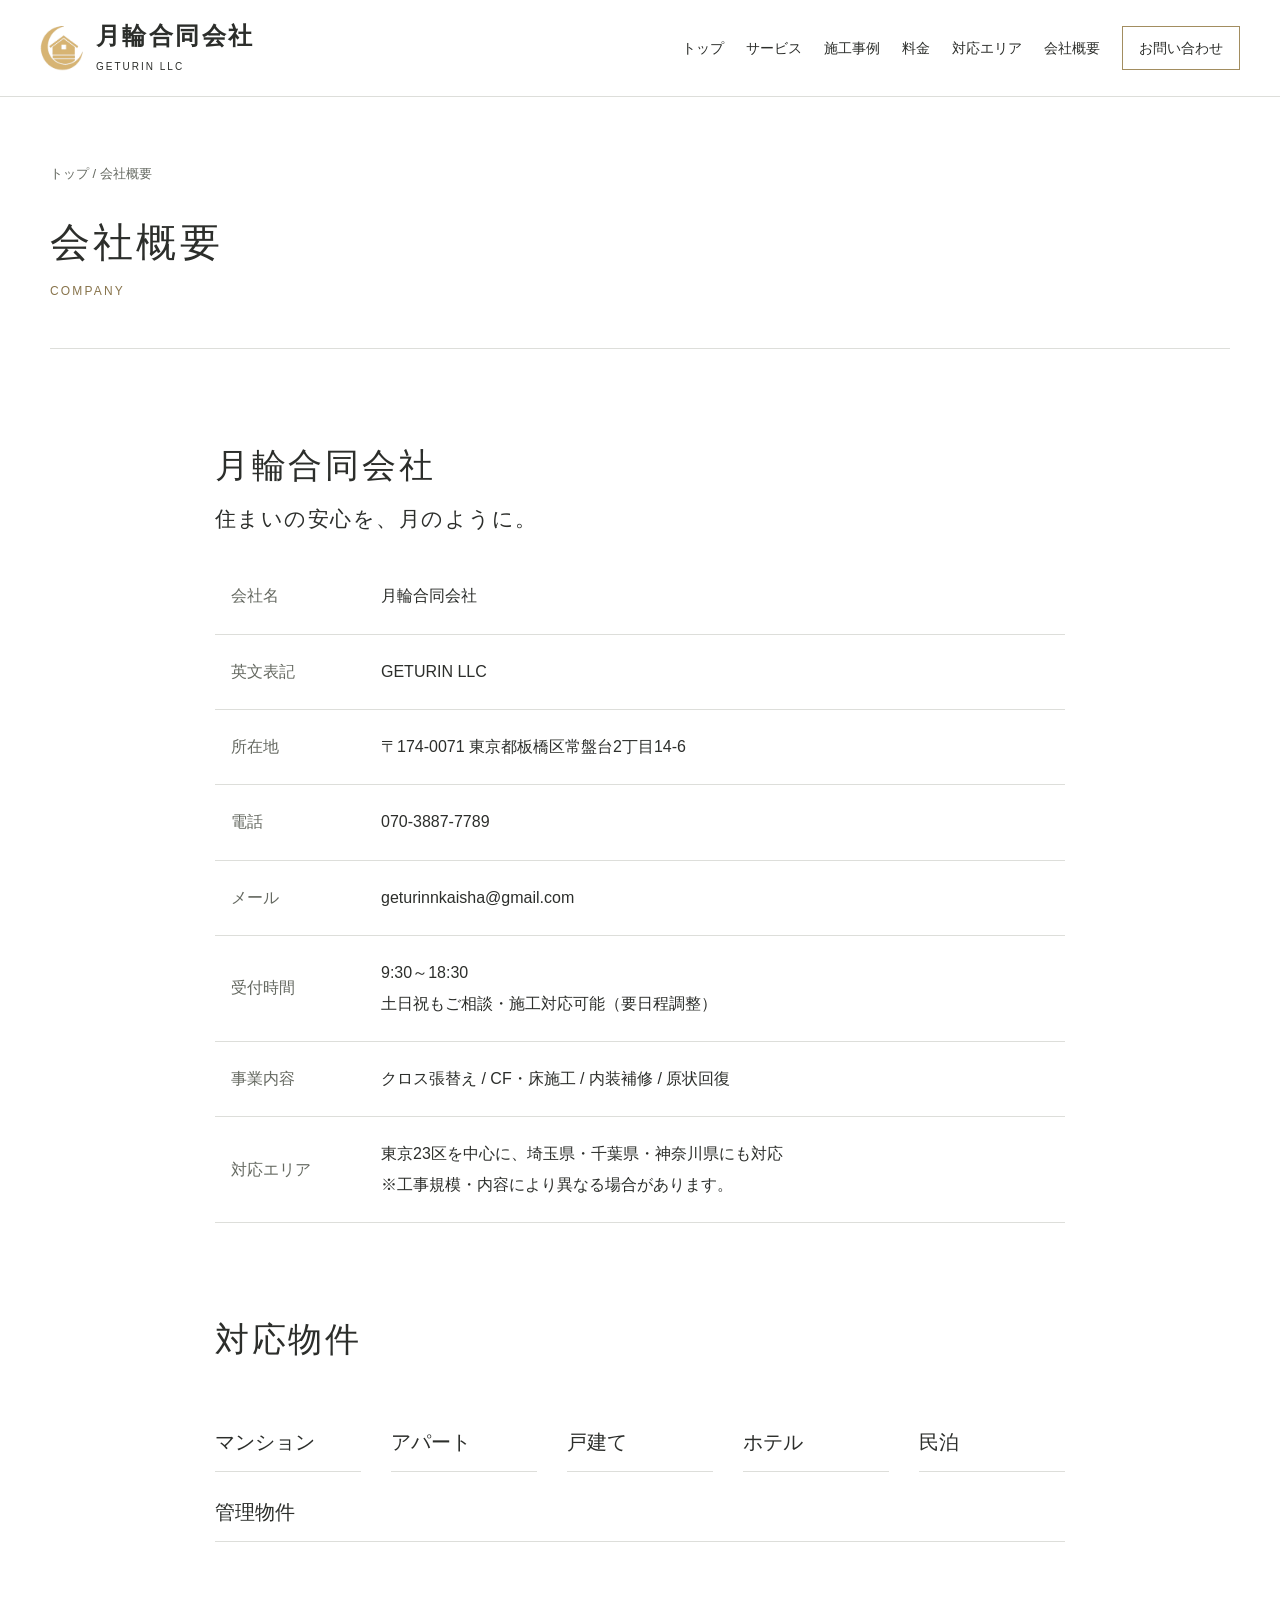
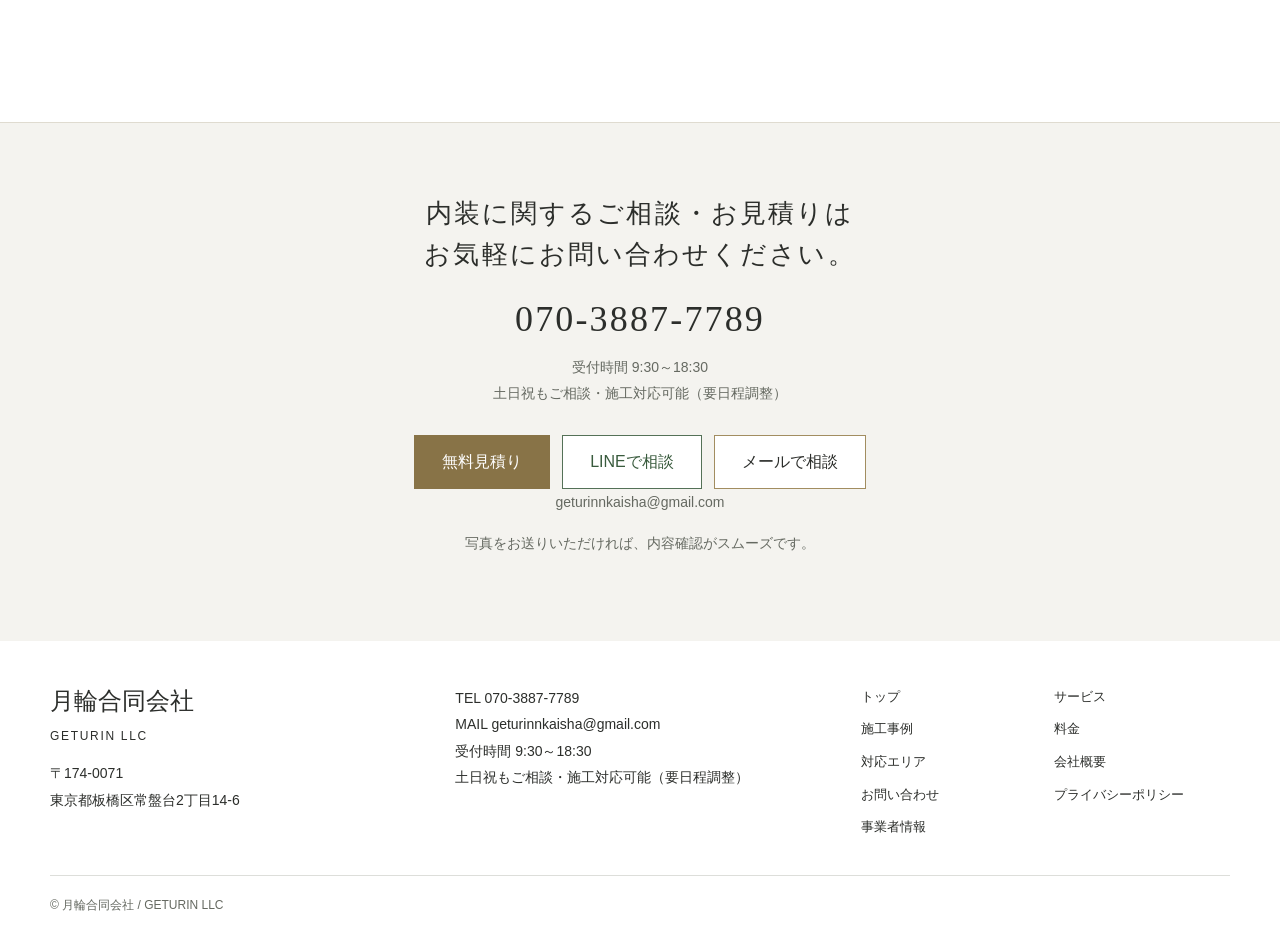
==== commit 22345356: "fix: polish Japanese copy and remove unfinished contact form" ====
--- a/company.html
+++ b/company.html
@@ -1 +1 @@
-<!doctype html><html lang="ja"><head><meta charset="utf-8"><meta name="viewport" content="width=device-width, initial-scale=1, viewport-fit=cover"><title>会社概要｜月輪合同会社 GETURIN LLC</title><meta name="description" content="月輪合同会社の会社概要。東京都板橋区を拠点にクロス張替え、CF・床施工、内装補修、原状回復に対応しています。"><link rel="canonical" href="https://geturinnkaisha-maker.github.io/tsukinowa-website/company.html"><meta property="og:type" content="website"><meta property="og:locale" content="ja_JP"><meta property="og:site_name" content="月輪合同会社"><meta property="og:title" content="会社概要｜月輪合同会社 GETURIN LLC"><meta property="og:description" content="月輪合同会社の会社概要。東京都板橋区を拠点にクロス張替え、CF・床施工、内装補修、原状回復に対応しています。"><meta property="og:url" content="https://geturinnkaisha-maker.github.io/tsukinowa-website/company.html"><meta name="robots" content="noindex, follow"><meta property="og:image" content="https://geturinnkaisha-maker.github.io/tsukinowa-website/assets/images/og-preview.jpg"><meta property="og:image:width" content="1200"><meta property="og:image:height" content="630"><meta property="og:image:alt" content="月輪合同会社 内装工事・原状回復のご案内"><meta name="twitter:card" content="summary_large_image"><link rel="icon" href="assets/images/favicon.svg" type="image/svg+xml"><link rel="stylesheet" href="assets/css/style.css"><script defer src="assets/js/data.js"></script><script defer src="assets/js/main.js"></script></head><body><a class="skip" href="#main">本文へ移動</a><header class="header"><a class="brand" href="index.html"><span class="logo-slot" aria-hidden="true"></span><span><strong>月輪合同会社</strong><small>GETURIN LLC</small><span class="brand-tag">住まいの安心を、月のように。</span></span></a><button class="menu-toggle" aria-controls="navigation" aria-expanded="false" aria-label="メニューを開く"><span></span><span></span><span></span></button><nav id="navigation" aria-label="メインメニュー"><a href="index.html">トップ</a><a href="index.html#services">サービス</a><a href="works.html">施工事例</a><a href="index.html#pricing">料金</a><a href="index.html#area">対応エリア</a><a href="company.html">会社概要</a><a href="contact.html" class="nav-contact">お問い合わせ</a></nav></header><main id="main"><div class="page-heading wrap"><p class="breadcrumb"><a href="index.html">トップ</a> / 会社概要</p><h1>会社概要</h1><p class="section-label">COMPANY</p></div><section class="section wrap narrow"><h2>月輪合同会社</h2><p class="hero-tag">住まいの安心を、月のように。</p><table class="company-table"><caption class="sr-only">会社情報</caption><tbody><tr><th scope="row">会社名</th><td>月輪合同会社</td></tr><tr><th scope="row">英文表記</th><td>GETURIN LLC</td></tr><tr><th scope="row">所在地</th><td>〒174-0071 東京都板橋区常盤台2丁目14-6</td></tr><tr><th scope="row">電話</th><td><a data-phone href="tel:070-3887-7789">070-3887-7789</a></td></tr><tr><th scope="row">メール</th><td><a data-email href="mailto:geturinnkaisha@gmail.com">geturinnkaisha@gmail.com</a></td></tr><tr><th scope="row">受付時間</th><td>9:30～18:30<br>土日祝もご相談・施工対応可（要日程調整）</td></tr><tr><th scope="row">事業内容</th><td>クロス張替え / CF・床施工 / 内装補修 / 原状回復</td></tr><tr><th scope="row">対応エリア</th><td>東京23区を中心に、埼玉県・千葉県・神奈川県<br>※工事規模・内容により異なる場合があります。</td></tr></tbody></table><div class="section"><div class="section-header"><div><h2>対応物件</h2><p class="section-label"></p></div></div><ul class="properties"><li>マンション</li><li>アパート</li><li>戸建て</li><li>ホテル</li><li>民泊</li><li>管理物件</li></ul></div></section><section class="contact-cta"><h2>内装に関するご相談・お見積りは<br>お気軽にお問い合わせください。</h2><a data-phone class="phone" href="tel:070-3887-7789">070-3887-7789</a><p class="hours">受付時間 9:30～18:30<br>土日祝もご相談・施工対応可（要日程調整）</p><div class="buttons"><a class="button primary" href="contact.html">無料見積り</a><a class="button line" data-line href="https://line.me/ti/p/m7O5HD_iVK">LINEで相談</a><a data-email class="button" href="mailto:geturinnkaisha@gmail.com">メールで相談</a></div><p data-email-text>geturinnkaisha@gmail.com</p><p>写真をお送りいただければ、内容確認がスムーズです。</p></section></main><footer><div class="footer-grid"><div><a class="footer-brand" href="index.html">月輪合同会社</a><p class="english">GETURIN LLC</p><p>〒174-0071<br>東京都板橋区常盤台2丁目14-6</p></div><div><p>TEL <a data-phone href="tel:070-3887-7789">070-3887-7789</a><br>MAIL <a data-email href="mailto:geturinnkaisha@gmail.com">geturinnkaisha@gmail.com</a><br>受付時間 9:30～18:30<br>土日祝もご相談・施工対応可（要日程調整）</p></div><nav aria-label="フッターメニュー"><a href="index.html">トップ</a><a href="index.html#services">サービス</a><a href="works.html">施工事例</a><a href="index.html#pricing">料金</a><a href="index.html#area">対応エリア</a><a href="company.html">会社概要</a><a href="contact.html">お問い合わせ</a><a href="privacy.html">プライバシーポリシー</a><a href="legal.html">事業者情報</a></nav></div><div class="copyright">© 月輪合同会社 / GETURIN LLC</div></footer><nav class="mobile-contact" aria-label="お問い合わせのショートカット"><a class="line" data-line href="https://line.me/ti/p/m7O5HD_iVK">LINE</a><a data-phone href="tel:070-3887-7789">電話</a><a href="contact.html">お問い合わせ</a></nav></body></html>+<!doctype html><html lang="ja"><head><meta charset="utf-8"><meta http-equiv="Cache-Control" content="no-cache, no-store, must-revalidate"><meta http-equiv="Pragma" content="no-cache"><meta http-equiv="Expires" content="0"><meta name="viewport" content="width=device-width, initial-scale=1, viewport-fit=cover"><title>会社概要｜月輪合同会社 GETURIN LLC</title><meta name="description" content="月輪合同会社の会社概要。東京都板橋区を拠点にクロス張替え、CF・床施工、内装補修、原状回復に対応しています。"><link rel="canonical" href="https://geturinnkaisha-maker.github.io/tsukinowa-website/company.html"><meta property="og:type" content="website"><meta property="og:locale" content="ja_JP"><meta property="og:site_name" content="月輪合同会社"><meta property="og:title" content="会社概要｜月輪合同会社 GETURIN LLC"><meta property="og:description" content="月輪合同会社の会社概要。東京都板橋区を拠点にクロス張替え、CF・床施工、内装補修、原状回復に対応しています。"><meta property="og:url" content="https://geturinnkaisha-maker.github.io/tsukinowa-website/company.html"><meta property="og:image" content="https://geturinnkaisha-maker.github.io/tsukinowa-website/assets/images/og-preview.jpg"><meta property="og:image:width" content="1200"><meta property="og:image:height" content="630"><meta property="og:image:alt" content="月輪合同会社 内装工事・原状回復のご案内"><meta name="twitter:card" content="summary_large_image"><link rel="icon" href="assets/images/favicon.svg" type="image/svg+xml"><link rel="stylesheet" href="assets/css/style.css?v=20261009-2"><script defer src="assets/js/data.js?v=20261009-2"></script><script defer src="assets/js/main.js?v=20261009-2"></script></head><body><a class="skip" href="#main">本文へ移動</a><header class="header"><a class="brand" href="index.html"><span class="logo-slot" aria-hidden="true"></span><span><strong>月輪合同会社</strong><small>GETURIN LLC</small><span class="brand-tag">住まいの安心を、月のように。</span></span></a><button class="menu-toggle" aria-controls="navigation" aria-expanded="false" aria-label="メニューを開く"><span></span><span></span><span></span></button><nav id="navigation" aria-label="メインメニュー"><a href="index.html">トップ</a><a href="index.html#services">サービス</a><a href="works.html">施工事例</a><a href="index.html#pricing">料金</a><a href="index.html#area">対応エリア</a><a href="company.html">会社概要</a><a href="contact.html" class="nav-contact">お問い合わせ</a></nav></header><main id="main"><div class="page-heading wrap"><p class="breadcrumb"><a href="index.html">トップ</a> / 会社概要</p><h1>会社概要</h1><p class="section-label">COMPANY</p></div><section class="section wrap narrow"><h2>月輪合同会社</h2><p class="hero-tag">住まいの安心を、月のように。</p><table class="company-table"><caption class="sr-only">会社情報</caption><tbody><tr><th scope="row">会社名</th><td>月輪合同会社</td></tr><tr><th scope="row">英文表記</th><td>GETURIN LLC</td></tr><tr><th scope="row">所在地</th><td>〒174-0071 東京都板橋区常盤台2丁目14-6</td></tr><tr><th scope="row">電話</th><td><a data-phone href="tel:070-3887-7789">070-3887-7789</a></td></tr><tr><th scope="row">メール</th><td><a data-email href="mailto:geturinnkaisha@gmail.com">geturinnkaisha@gmail.com</a></td></tr><tr><th scope="row">受付時間</th><td>9:30～18:30<br>土日祝もご相談・施工対応可能（要日程調整）</td></tr><tr><th scope="row">事業内容</th><td>クロス張替え / CF・床施工 / 内装補修 / 原状回復</td></tr><tr><th scope="row">対応エリア</th><td>東京23区を中心に、埼玉県・千葉県・神奈川県にも対応<br>※工事規模・内容により異なる場合があります。</td></tr></tbody></table><div class="section"><div class="section-header"><div><h2>対応物件</h2><p class="section-label"></p></div></div><ul class="properties"><li>マンション</li><li>アパート</li><li>戸建て</li><li>ホテル</li><li>民泊</li><li>管理物件</li></ul></div></section><section class="contact-cta"><h2>内装に関するご相談・お見積りは<br>お気軽にお問い合わせください。</h2><a data-phone class="phone" href="tel:070-3887-7789">070-3887-7789</a><p class="hours">受付時間 9:30～18:30<br>土日祝もご相談・施工対応可能（要日程調整）</p><div class="buttons"><a class="button primary" href="contact.html">無料見積り</a><a class="button line" data-line href="https://line.me/ti/p/m7O5HD_iVK">LINEで相談</a><a data-email class="button" href="mailto:geturinnkaisha@gmail.com">メールで相談</a></div><p data-email-text>geturinnkaisha@gmail.com</p><p>写真をお送りいただければ、内容確認がスムーズです。</p></section></main><footer><div class="footer-grid"><div><a class="footer-brand" href="index.html">月輪合同会社</a><p class="english">GETURIN LLC</p><p>〒174-0071<br>東京都板橋区常盤台2丁目14-6</p></div><div><p>TEL <a data-phone href="tel:070-3887-7789">070-3887-7789</a><br>MAIL <a data-email href="mailto:geturinnkaisha@gmail.com">geturinnkaisha@gmail.com</a><br>受付時間 9:30～18:30<br>土日祝もご相談・施工対応可能（要日程調整）</p></div><nav aria-label="フッターメニュー"><a href="index.html">トップ</a><a href="index.html#services">サービス</a><a href="works.html">施工事例</a><a href="index.html#pricing">料金</a><a href="index.html#area">対応エリア</a><a href="company.html">会社概要</a><a href="contact.html">お問い合わせ</a><a href="privacy.html">プライバシーポリシー</a><a href="legal.html">事業者情報</a></nav></div><div class="copyright">© 月輪合同会社 / GETURIN LLC</div></footer><nav class="mobile-contact" aria-label="お問い合わせのショートカット"><a class="line" data-line href="https://line.me/ti/p/m7O5HD_iVK">LINE</a><a data-phone href="tel:070-3887-7789">電話</a><a href="contact.html">お問い合わせ</a></nav></body></html>
--- a/assets/css/style.css
+++ b/assets/css/style.css
@@ -320,3 +320,12 @@
 .contact-page .contact-methods .phone{margin:6px 0 12px}
 .contact-page .line-qr{min-height:120px}
 @media(max-width:950px){.contact-page .line-qr{min-height:48px;padding:12px}}
+
+/* Repair service: two real cases, with full photos and labels below each image. */
+.service-repair-examples{display:grid;gap:20px;min-width:0}
+.service-repair-example{min-width:0}
+.service-repair-example h4{font-size:14px;font-weight:500;line-height:1.7;margin:0 0 8px}
+.service-repair-pair{display:grid;grid-template-columns:repeat(2,minmax(0,1fr));gap:8px;align-items:start}
+.service-repair-pair figure{min-width:0}
+.service-row .service-repair-pair img{width:100%;height:auto;aspect-ratio:auto;object-fit:contain}
+.service-repair-pair figcaption{position:static;margin-top:4px;font-size:12px}
